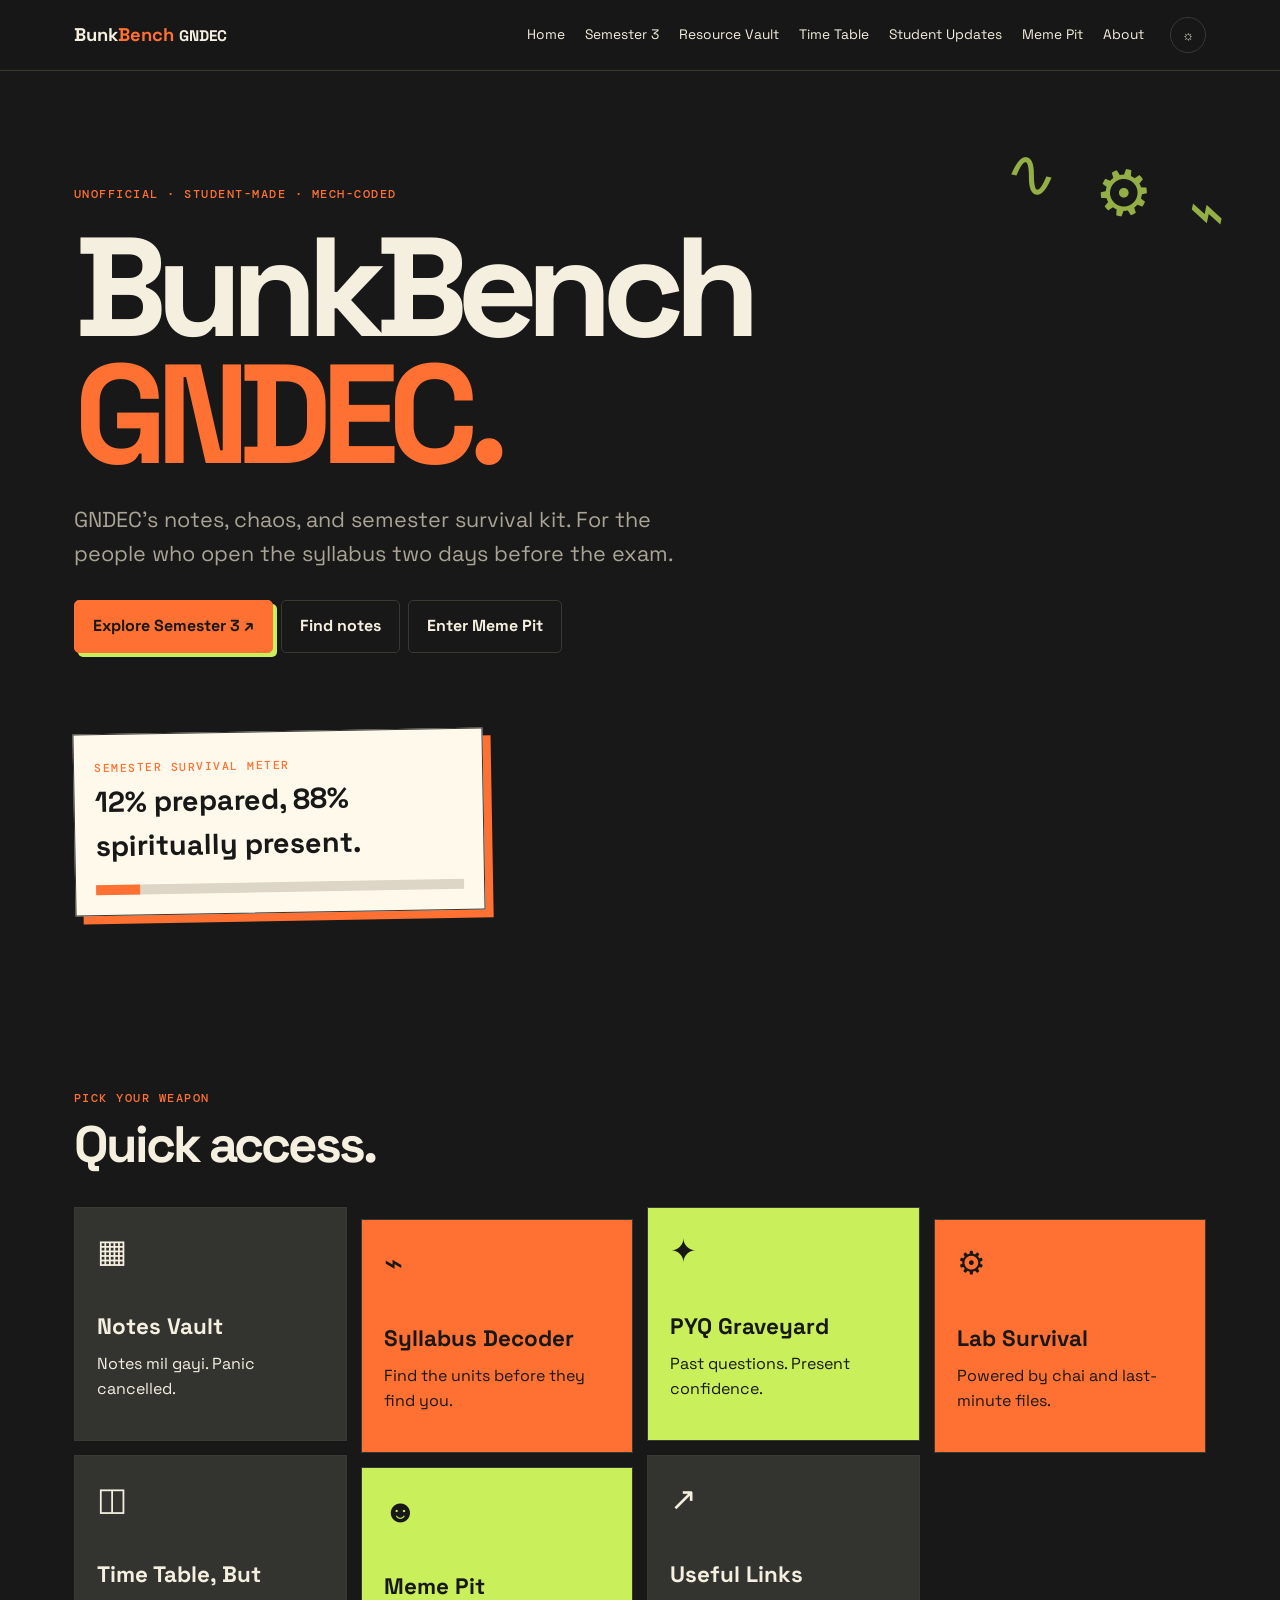
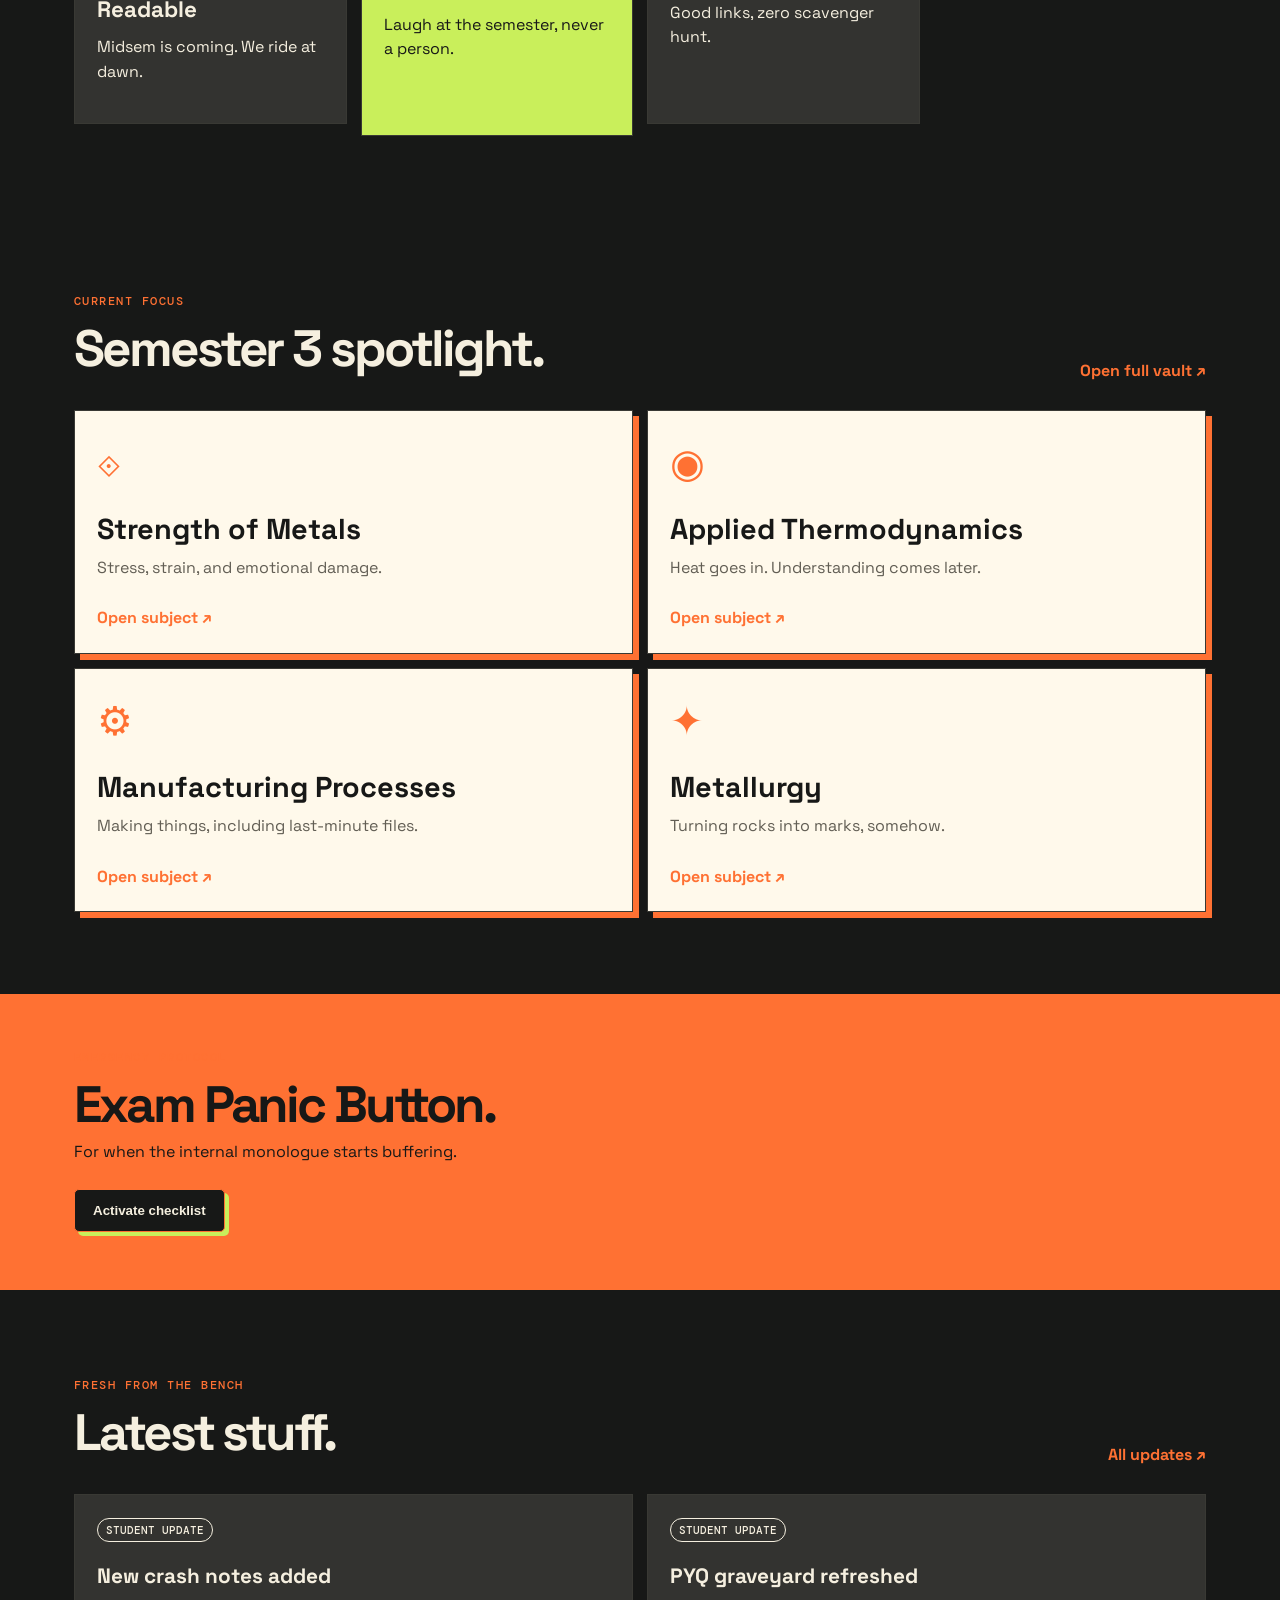
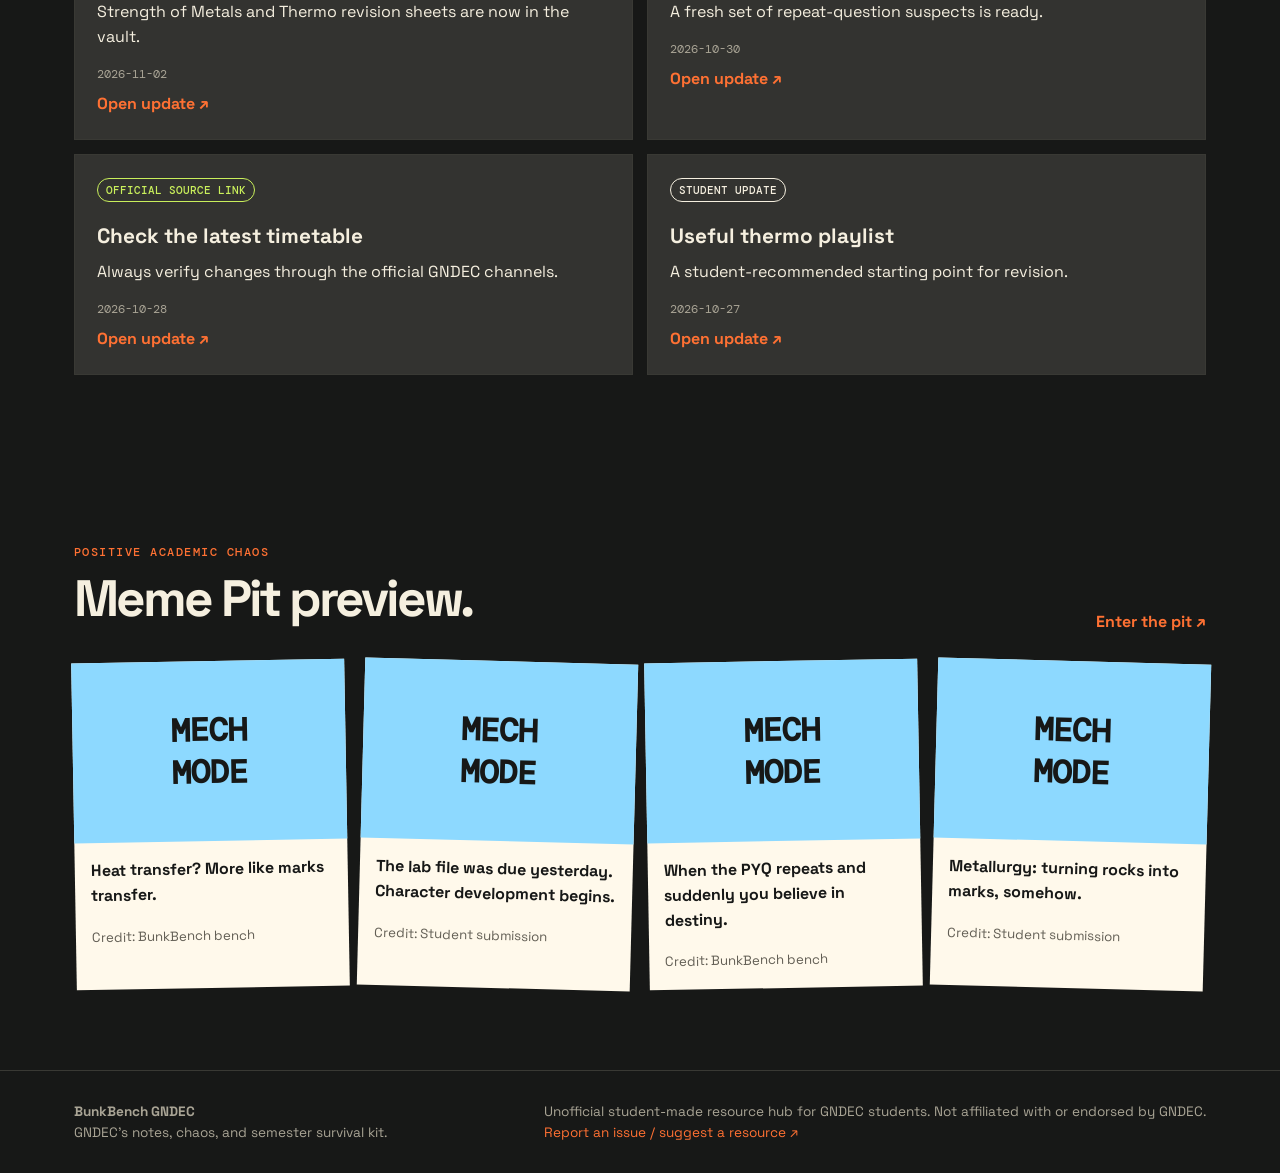
==== index.html @ 1fe9da61 "Build BunkBench GNDEC static website Co-authored-by: Copilot <223556219+Copilot@users.noreply.github" ====
<!doctype html><html lang="en"><head><meta charset="utf-8"><meta name="viewport" content="width=device-width,initial-scale=1"><title>BunkBench GNDEC — Student survival kit</title><link rel="stylesheet" href="style.css"></head><body>
<header class="site-header"><div class="nav-wrap"><a class="brand" href="index.html">Bunk<span>Bench</span> <small>GNDEC</small></a><button class="menu-toggle" id="menu-toggle">☰</button><nav class="site-nav" id="site-nav"><a href="index.html">Home</a><a href="index.html#semester">Semester 3</a><a href="resources.html">Resource Vault</a><a href="timetable.html">Time Table</a><a href="updates.html">Student Updates</a><a href="memes.html">Meme Pit</a><a href="about.html">About</a></nav><div class="nav-actions"><button class="icon-button" id="theme-toggle" aria-label="Toggle light mode">☼</button></div></div></header>
<main><section class="hero"><div class="container"><span class="eyebrow">Unofficial · student-made · mech-coded</span><h1>BunkBench <em>GNDEC.</em></h1><p class="lede">GNDEC’s notes, chaos, and semester survival kit. For the people who open the syllabus two days before the exam.</p><a class="button" href="#semester">Explore Semester 3 ↗</a><a class="button button-ghost" href="resources.html">Find notes</a><a class="button button-ghost" href="memes.html">Enter Meme Pit</a><div class="meter"><span class="eyebrow">Semester survival meter</span><strong>12% prepared, 88% spiritually present.</strong><div class="meter-bar"><span></span></div></div></div></section>
<section><div class="container"><div class="section-heading"><div><span class="eyebrow">Pick your weapon</span><h2>Quick access.</h2></div></div><div class="quick-grid"><a class="quick-card" href="resources.html"><span class="card-mark">▦</span><h3>Notes Vault</h3><p>Notes mil gayi. Panic cancelled.</p></a><a class="quick-card" href="resources.html?type=Syllabus"><span class="card-mark">⌁</span><h3>Syllabus Decoder</h3><p>Find the units before they find you.</p></a><a class="quick-card" href="resources.html?type=PYQ"><span class="card-mark">✦</span><h3>PYQ Graveyard</h3><p>Past questions. Present confidence.</p></a><a class="quick-card" href="resources.html?type=Lab%20Manual"><span class="card-mark">⚙</span><h3>Lab Survival</h3><p>Powered by chai and last-minute files.</p></a><a class="quick-card" href="timetable.html"><span class="card-mark">◫</span><h3>Time Table, But Readable</h3><p>Midsem is coming. We ride at dawn.</p></a><a class="quick-card" href="memes.html"><span class="card-mark">☻</span><h3>Meme Pit</h3><p>Laugh at the semester, never a person.</p></a><a class="quick-card" href="about.html#links"><span class="card-mark">↗</span><h3>Useful Links</h3><p>Good links, zero scavenger hunt.</p></a></div></div></section>
<section id="semester"><div class="container"><div class="section-heading"><div><span class="eyebrow">Current focus</span><h2>Semester 3 spotlight.</h2></div><a class="text-link" href="resources.html">Open full vault ↗</a></div><div class="subject-grid"><article class="subject-card"><span class="subject-icon">⟐</span><h3>Strength of Metals</h3><p>Stress, strain, and emotional damage.</p><a class="text-link" href="subject.html?subject=strength-of-metals">Open subject ↗</a></article><article class="subject-card"><span class="subject-icon">◉</span><h3>Applied Thermodynamics</h3><p>Heat goes in. Understanding comes later.</p><a class="text-link" href="subject.html?subject=applied-thermodynamics">Open subject ↗</a></article><article class="subject-card"><span class="subject-icon">⚙</span><h3>Manufacturing Processes</h3><p>Making things, including last-minute files.</p><a class="text-link" href="subject.html?subject=manufacturing-processes">Open subject ↗</a></article><article class="subject-card"><span class="subject-icon">✦</span><h3>Metallurgy</h3><p>Turning rocks into marks, somehow.</p><a class="text-link" href="subject.html?subject=metallurgy">Open subject ↗</a></article></div></div></section>
<section class="panic"><div class="container"><span class="eyebrow">Emergency protocol</span><h2>Exam Panic Button.</h2><p>For when the internal monologue starts buffering.</p><button class="button button-dark" id="panic-button">Activate checklist</button><div class="panic-checklist" id="panic-checklist"><div class="check">☐ Find syllabus</div><div class="check">☐ Check important units</div><div class="check">☐ Open PYQs</div><div class="check">☐ Download notes</div><div class="check">☐ Make chai</div><div class="check">☐ Pretend you planned this</div></div></div></section>
<section><div class="container"><div class="section-heading"><div><span class="eyebrow">Fresh from the bench</span><h2>Latest stuff.</h2></div><a class="text-link" href="updates.html">All updates ↗</a></div><div class="updates-grid" id="updates-list"></div></div></section>
<section><div class="container"><div class="section-heading"><div><span class="eyebrow">Positive academic chaos</span><h2>Meme Pit preview.</h2></div><a class="text-link" href="memes.html">Enter the pit ↗</a></div><div class="meme-grid" id="meme-grid"></div></div></section></main>
<footer class="footer"><div class="container footer-inner"><div><strong>BunkBench GNDEC</strong><br>GNDEC’s notes, chaos, and semester survival kit.</div><div>Unofficial student-made resource hub for GNDEC students. Not affiliated with or endorsed by GNDEC.<br><a data-issue-link href="#">Report an issue / suggest a resource ↗</a></div></div></footer><script src="data/resources.js"></script><script src="data/updates.js"></script><script src="data/memes.js"></script><script src="data/subjects.js"></script><script src="script.js"></script></body></html>
---- style.css ----
@import url('https://fonts.googleapis.com/css2?family=DM+Mono:wght@400;500&family=Space+Grotesk:wght@400;500;600;700&display=swap');
:root{--ink:#171817;--paper:#f5efdf;--cream:#fff9eb;--orange:#ff7133;--lime:#c9ef5b;--blue:#8dd9ff;--muted:#a9a495;--line:#393934;--shadow:8px 8px 0 var(--orange)}
*{box-sizing:border-box}html{scroll-behavior:smooth}body{margin:0;background:var(--ink);color:var(--paper);font-family:'Space Grotesk',sans-serif;line-height:1.55}body.light{--ink:#f5efdf;--paper:#171817;--cream:#fff9eb;--muted:#646158;--line:#d6cdbb}a{color:inherit;text-decoration:none}.site-header{position:sticky;top:0;z-index:10;background:color-mix(in srgb,var(--ink) 90%,transparent);backdrop-filter:blur(14px);border-bottom:1px solid var(--line)}.nav-wrap{max-width:1180px;margin:auto;padding:17px 24px;display:flex;align-items:center;gap:26px}.brand{font-weight:700;font-size:1.15rem;white-space:nowrap}.brand span{color:var(--orange)}.site-nav{display:flex;gap:20px;align-items:center;margin-left:auto;font-size:.86rem}.site-nav a:hover,.text-link:hover{color:var(--orange)}.nav-actions{display:flex;gap:8px}.icon-button,.menu-toggle{background:none;color:inherit;border:1px solid var(--line);border-radius:50%;width:36px;height:36px;cursor:pointer}.menu-toggle{display:none;border-radius:8px}.container{max-width:1180px;margin:auto;padding:0 24px}.hero{padding:110px 0 90px;position:relative;overflow:hidden}.hero:after{content:"∿  ⚙  ⌁";position:absolute;right:4%;top:80px;color:var(--lime);font:500 4rem 'DM Mono';transform:rotate(12deg);opacity:.7}.eyebrow{font:500 .72rem 'DM Mono';letter-spacing:.13em;text-transform:uppercase;color:var(--orange)}h1,h2,h3,p{margin-top:0}h1{font-size:clamp(3.8rem,11vw,9rem);line-height:.9;letter-spacing:-.08em;max-width:820px;margin:18px 0 26px}.hero h1 em{color:var(--orange);font-style:normal}.lede{max-width:610px;font-size:clamp(1.05rem,2vw,1.35rem);color:var(--muted)}.button{display:inline-flex;align-items:center;justify-content:center;gap:8px;background:var(--orange);color:var(--ink);padding:13px 18px;border:1px solid var(--orange);font-weight:700;border-radius:5px;box-shadow:4px 4px 0 var(--lime);margin:8px 8px 8px 0}.button:hover{transform:translate(2px,2px);box-shadow:2px 2px 0 var(--lime)}.button-ghost{background:transparent;color:var(--paper);border-color:var(--line);box-shadow:none}.button-dark{background:var(--ink);color:var(--paper);box-shadow:4px 4px 0 var(--lime)}.meter{margin-top:70px;max-width:410px;border:1px solid var(--line);padding:20px;background:var(--cream);color:var(--ink);transform:rotate(-1deg);box-shadow:var(--shadow)}.meter strong{font-size:1.8rem;display:block}.meter-bar{height:10px;background:#ddd5c5;margin-top:16px}.meter-bar span{display:block;width:12%;height:100%;background:var(--orange)}section{padding:82px 0}.section-heading{display:flex;justify-content:space-between;align-items:end;margin-bottom:26px}.section-heading h2,h2{font-size:clamp(2rem,4vw,3.8rem);line-height:1;letter-spacing:-.06em;margin:10px 0}.quick-grid,.subject-grid,.resource-grid,.updates-grid,.meme-grid,.detail-grid{display:grid;grid-template-columns:repeat(4,1fr);gap:14px}.quick-card,.subject-card,.resource-card,.update-card,.panel,.panic-box{border:1px solid var(--line);padding:22px;min-height:180px;background:color-mix(in srgb,var(--ink) 88%,var(--cream));position:relative}.quick-card:nth-child(2n){background:var(--orange);color:var(--ink);transform:translateY(12px)}.quick-card:nth-child(3n){background:var(--lime);color:var(--ink)}.quick-card h3{font-size:1.4rem;margin:38px 0 8px}.quick-card .card-mark{font:2rem 'DM Mono'}.subject-grid{grid-template-columns:repeat(2,1fr)}.subject-card{min-height:230px;background:var(--cream);color:var(--ink);box-shadow:6px 6px 0 var(--orange)}.subject-icon{font-size:2.5rem;color:var(--orange)}.subject-card h3{font-size:1.8rem;margin:12px 0 4px}.subject-card p{color:#625e54}.text-link{font-weight:700;color:var(--orange);display:inline-block;margin-top:10px}.panic{background:var(--orange);color:var(--ink);padding:50px 0}.panic h2{max-width:600px}.panic-checklist{display:none;grid-template-columns:repeat(3,1fr);gap:10px;margin-top:25px}.panic-checklist.show{display:grid}.check{padding:14px;background:var(--cream);border:1px solid var(--ink)}.resource-grid{grid-template-columns:repeat(3,1fr)}.resource-card{min-height:230px}.resource-card h3,.update-card h3{font-size:1.3rem;margin:18px 0 8px}.card-top{display:flex;gap:7px;flex-wrap:wrap}.badge{display:inline-block;padding:4px 8px;border:1px solid currentColor;border-radius:30px;font:500 .67rem 'DM Mono';text-transform:uppercase}.badge.official{color:var(--lime)}.meta{color:var(--muted);font: .73rem 'DM Mono';margin-top:15px}.filters{display:grid;grid-template-columns:2fr 1fr 1fr 1fr;gap:10px;margin:30px 0}.filters input,.filters select{padding:13px;background:transparent;color:inherit;border:1px solid var(--line);font:inherit;border-radius:4px}.filters option{color:#171817}.empty-state{grid-column:1/-1;padding:40px;border:1px dashed var(--line);text-align:center;color:var(--muted)}.meme-grid{grid-template-columns:repeat(4,1fr)}.meme-card{background:var(--cream);color:var(--ink);transform:rotate(-1deg)}.meme-card:nth-child(2n){transform:rotate(1.5deg)}.meme-art{height:180px;background:var(--blue);display:grid;place-items:center;text-align:center;font:700 2rem 'DM Mono';color:var(--ink)}.meme-copy{padding:16px}.meme-copy p{font-weight:700}.meme-copy small{color:#625e54}.footer{border-top:1px solid var(--line);padding:30px 0;color:var(--muted);font-size:.85rem}.footer-inner{display:flex;justify-content:space-between;gap:20px}.footer a{color:var(--orange)}.page-head{padding:80px 0 35px}.page-head h1{font-size:clamp(3rem,8vw,6.5rem)}.update-card{min-height:210px}.updates-grid{grid-template-columns:repeat(2,1fr)}.subject-hero{display:flex;gap:22px;align-items:center;margin:25px 0 60px}.subject-hero h1{font-size:clamp(3rem,8vw,7rem);margin:8px 0}.detail-grid{grid-template-columns:1fr 1fr;margin-bottom:50px}.panel,.panic-box{min-height:280px}.panic-box{background:var(--lime);color:var(--ink)}.unit-list{list-style:none;padding:0}.unit-list li{padding:10px 0;border-bottom:1px solid var(--line)}.unit-list li:before{content:"↗";color:var(--orange);margin-right:12px}.back-link{color:var(--orange);font-weight:700}.about-copy{max-width:760px;font-size:1.25rem}.admin{--orange:#79a7ff;--lime:#d8ff75}.admin .hero{padding-bottom:50px}.guide-grid{display:grid;grid-template-columns:repeat(2,1fr);gap:14px}.guide-card{border:1px solid var(--line);padding:24px}.code{background:#0d0e0d;color:#d8ff75;padding:14px;overflow:auto;font: .8rem 'DM Mono';white-space:pre-wrap}@media(max-width:800px){.site-nav{display:none;position:absolute;left:0;right:0;top:70px;background:var(--ink);padding:20px 24px;flex-direction:column;align-items:flex-start;border-bottom:1px solid var(--line)}.site-nav.open{display:flex}.menu-toggle{display:block}.nav-actions{margin-left:auto}.quick-grid,.resource-grid,.meme-grid{grid-template-columns:repeat(2,1fr)}.subject-grid,.detail-grid,.updates-grid,.guide-grid{grid-template-columns:1fr}.filters{grid-template-columns:1fr 1fr}.filters input{grid-column:1/-1}.footer-inner{display:block}.footer-inner>*{margin-bottom:15px}}@media(max-width:500px){.container{padding:0 17px}.nav-wrap{padding:14px 17px}.brand{font-size:1rem}.hero{padding:70px 0}.hero:after{font-size:2rem}.quick-grid,.resource-grid,.meme-grid,.filters{grid-template-columns:1fr}.quick-card:nth-child(2n){transform:none}.panic-checklist{grid-template-columns:1fr}.subject-hero{align-items:flex-start;flex-direction:column}}
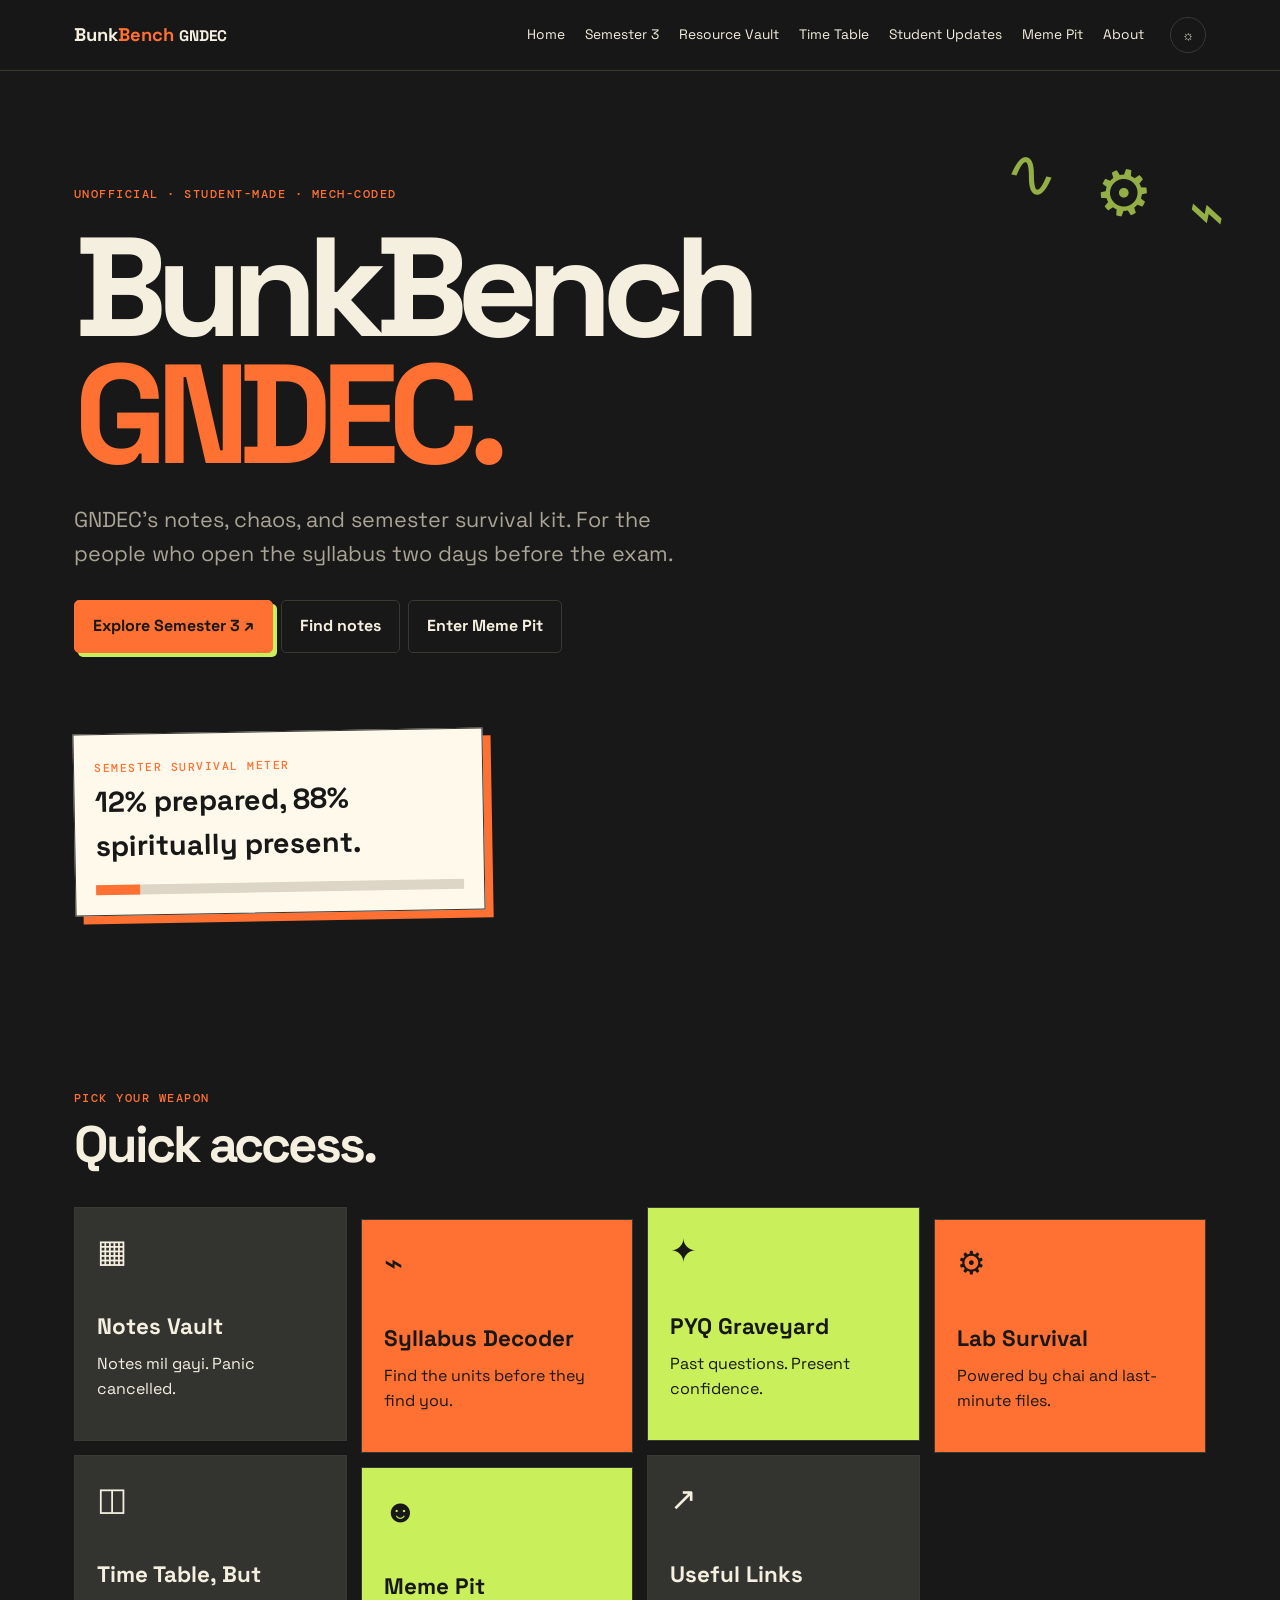
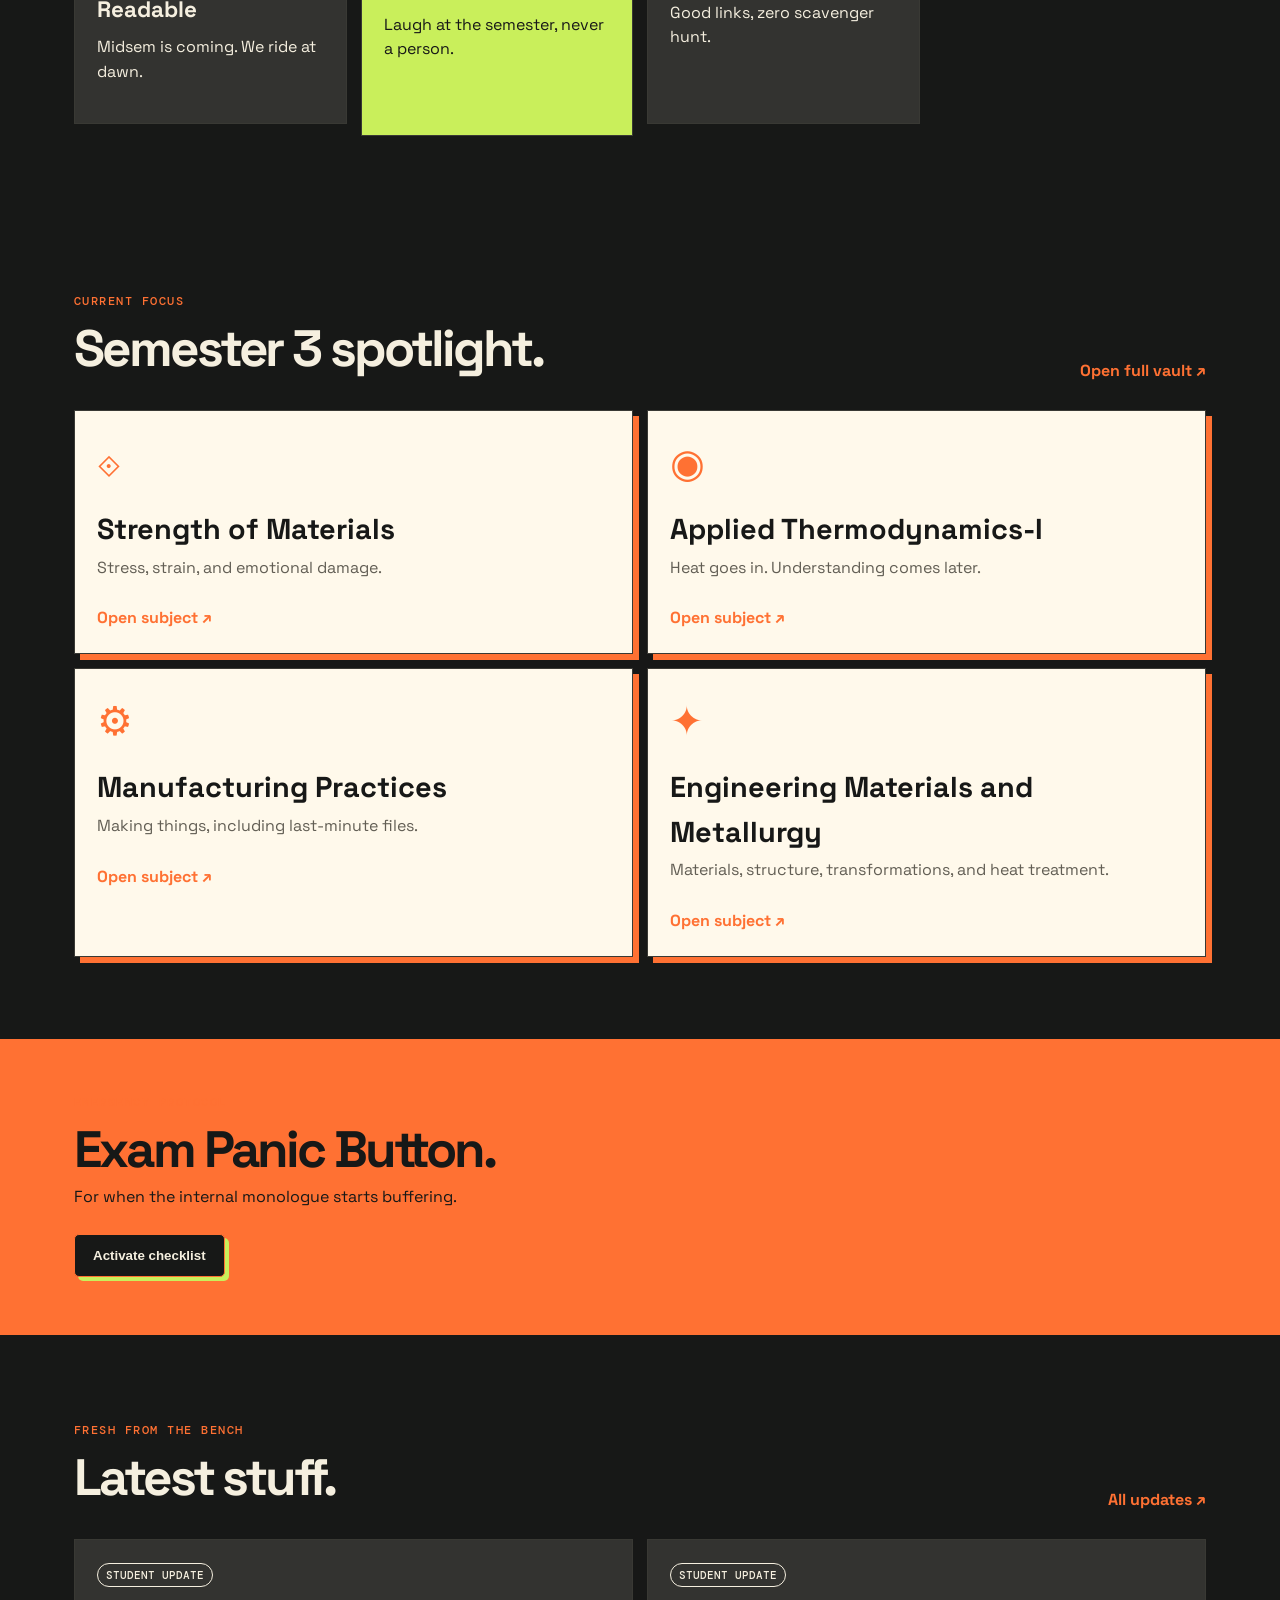
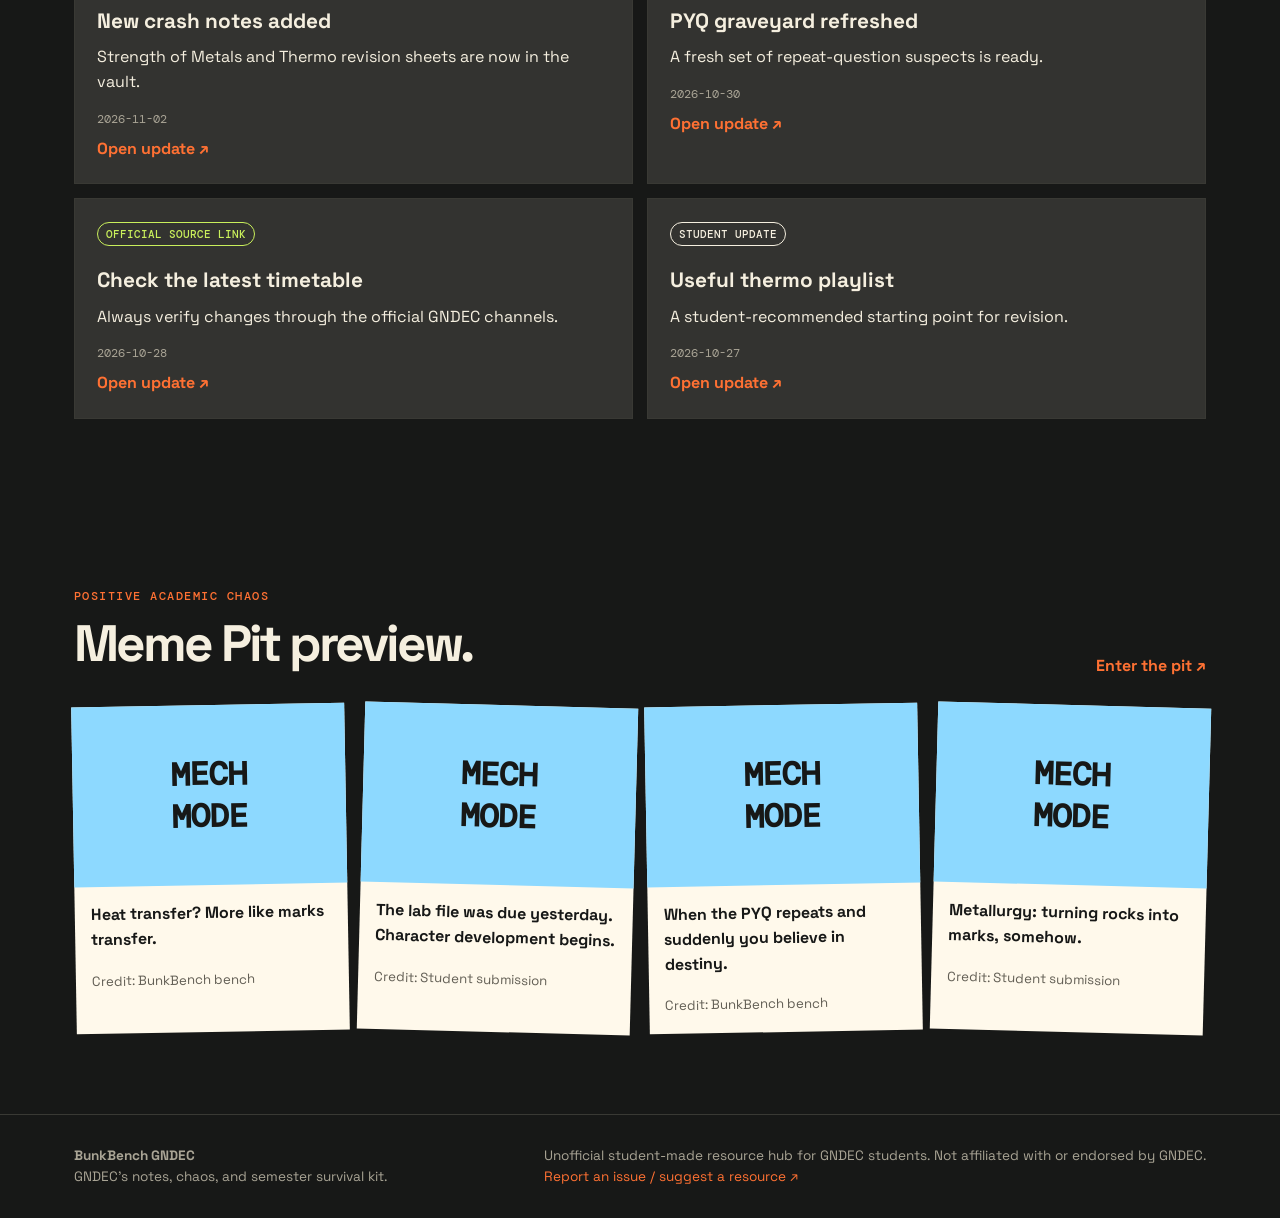
==== commit 67913ec2: "Integrate verified semester 3 sources Co-authored-by: Copilot <223556219+Copilot@users.noreply.githu" ====
--- a/index.html
+++ b/index.html
@@ -2,7 +2,7 @@
 <header class="site-header"><div class="nav-wrap"><a class="brand" href="index.html">Bunk<span>Bench</span> <small>GNDEC</small></a><button class="menu-toggle" id="menu-toggle">☰</button><nav class="site-nav" id="site-nav"><a href="index.html">Home</a><a href="index.html#semester">Semester 3</a><a href="resources.html">Resource Vault</a><a href="timetable.html">Time Table</a><a href="updates.html">Student Updates</a><a href="memes.html">Meme Pit</a><a href="about.html">About</a></nav><div class="nav-actions"><button class="icon-button" id="theme-toggle" aria-label="Toggle light mode">☼</button></div></div></header>
 <main><section class="hero"><div class="container"><span class="eyebrow">Unofficial · student-made · mech-coded</span><h1>BunkBench <em>GNDEC.</em></h1><p class="lede">GNDEC’s notes, chaos, and semester survival kit. For the people who open the syllabus two days before the exam.</p><a class="button" href="#semester">Explore Semester 3 ↗</a><a class="button button-ghost" href="resources.html">Find notes</a><a class="button button-ghost" href="memes.html">Enter Meme Pit</a><div class="meter"><span class="eyebrow">Semester survival meter</span><strong>12% prepared, 88% spiritually present.</strong><div class="meter-bar"><span></span></div></div></div></section>
 <section><div class="container"><div class="section-heading"><div><span class="eyebrow">Pick your weapon</span><h2>Quick access.</h2></div></div><div class="quick-grid"><a class="quick-card" href="resources.html"><span class="card-mark">▦</span><h3>Notes Vault</h3><p>Notes mil gayi. Panic cancelled.</p></a><a class="quick-card" href="resources.html?type=Syllabus"><span class="card-mark">⌁</span><h3>Syllabus Decoder</h3><p>Find the units before they find you.</p></a><a class="quick-card" href="resources.html?type=PYQ"><span class="card-mark">✦</span><h3>PYQ Graveyard</h3><p>Past questions. Present confidence.</p></a><a class="quick-card" href="resources.html?type=Lab%20Manual"><span class="card-mark">⚙</span><h3>Lab Survival</h3><p>Powered by chai and last-minute files.</p></a><a class="quick-card" href="timetable.html"><span class="card-mark">◫</span><h3>Time Table, But Readable</h3><p>Midsem is coming. We ride at dawn.</p></a><a class="quick-card" href="memes.html"><span class="card-mark">☻</span><h3>Meme Pit</h3><p>Laugh at the semester, never a person.</p></a><a class="quick-card" href="about.html#links"><span class="card-mark">↗</span><h3>Useful Links</h3><p>Good links, zero scavenger hunt.</p></a></div></div></section>
-<section id="semester"><div class="container"><div class="section-heading"><div><span class="eyebrow">Current focus</span><h2>Semester 3 spotlight.</h2></div><a class="text-link" href="resources.html">Open full vault ↗</a></div><div class="subject-grid"><article class="subject-card"><span class="subject-icon">⟐</span><h3>Strength of Metals</h3><p>Stress, strain, and emotional damage.</p><a class="text-link" href="subject.html?subject=strength-of-metals">Open subject ↗</a></article><article class="subject-card"><span class="subject-icon">◉</span><h3>Applied Thermodynamics</h3><p>Heat goes in. Understanding comes later.</p><a class="text-link" href="subject.html?subject=applied-thermodynamics">Open subject ↗</a></article><article class="subject-card"><span class="subject-icon">⚙</span><h3>Manufacturing Processes</h3><p>Making things, including last-minute files.</p><a class="text-link" href="subject.html?subject=manufacturing-processes">Open subject ↗</a></article><article class="subject-card"><span class="subject-icon">✦</span><h3>Metallurgy</h3><p>Turning rocks into marks, somehow.</p><a class="text-link" href="subject.html?subject=metallurgy">Open subject ↗</a></article></div></div></section>
+<section id="semester"><div class="container"><div class="section-heading"><div><span class="eyebrow">Current focus</span><h2>Semester 3 spotlight.</h2></div><a class="text-link" href="resources.html">Open full vault ↗</a></div><div class="subject-grid"><article class="subject-card"><span class="subject-icon">⟐</span><h3>Strength of Materials</h3><p>Stress, strain, and emotional damage.</p><a class="text-link" href="subject.html?subject=strength-of-materials">Open subject ↗</a></article><article class="subject-card"><span class="subject-icon">◉</span><h3>Applied Thermodynamics-I</h3><p>Heat goes in. Understanding comes later.</p><a class="text-link" href="subject.html?subject=applied-thermodynamics-i">Open subject ↗</a></article><article class="subject-card"><span class="subject-icon">⚙</span><h3>Manufacturing Practices</h3><p>Making things, including last-minute files.</p><a class="text-link" href="subject.html?subject=manufacturing-practices">Open subject ↗</a></article><article class="subject-card"><span class="subject-icon">✦</span><h3>Engineering Materials and Metallurgy</h3><p>Materials, structure, transformations, and heat treatment.</p><a class="text-link" href="subject.html?subject=engineering-materials-and-metallurgy">Open subject ↗</a></article></div></div></section>
 <section class="panic"><div class="container"><span class="eyebrow">Emergency protocol</span><h2>Exam Panic Button.</h2><p>For when the internal monologue starts buffering.</p><button class="button button-dark" id="panic-button">Activate checklist</button><div class="panic-checklist" id="panic-checklist"><div class="check">☐ Find syllabus</div><div class="check">☐ Check important units</div><div class="check">☐ Open PYQs</div><div class="check">☐ Download notes</div><div class="check">☐ Make chai</div><div class="check">☐ Pretend you planned this</div></div></div></section>
 <section><div class="container"><div class="section-heading"><div><span class="eyebrow">Fresh from the bench</span><h2>Latest stuff.</h2></div><a class="text-link" href="updates.html">All updates ↗</a></div><div class="updates-grid" id="updates-list"></div></div></section>
 <section><div class="container"><div class="section-heading"><div><span class="eyebrow">Positive academic chaos</span><h2>Meme Pit preview.</h2></div><a class="text-link" href="memes.html">Enter the pit ↗</a></div><div class="meme-grid" id="meme-grid"></div></div></section></main>
--- a/style.css
+++ b/style.css
@@ -1,3 +1,3 @@
 @import url('https://fonts.googleapis.com/css2?family=DM+Mono:wght@400;500&family=Space+Grotesk:wght@400;500;600;700&display=swap');
 :root{--ink:#171817;--paper:#f5efdf;--cream:#fff9eb;--orange:#ff7133;--lime:#c9ef5b;--blue:#8dd9ff;--muted:#a9a495;--line:#393934;--shadow:8px 8px 0 var(--orange)}
-*{box-sizing:border-box}html{scroll-behavior:smooth}body{margin:0;background:var(--ink);color:var(--paper);font-family:'Space Grotesk',sans-serif;line-height:1.55}body.light{--ink:#f5efdf;--paper:#171817;--cream:#fff9eb;--muted:#646158;--line:#d6cdbb}a{color:inherit;text-decoration:none}.site-header{position:sticky;top:0;z-index:10;background:color-mix(in srgb,var(--ink) 90%,transparent);backdrop-filter:blur(14px);border-bottom:1px solid var(--line)}.nav-wrap{max-width:1180px;margin:auto;padding:17px 24px;display:flex;align-items:center;gap:26px}.brand{font-weight:700;font-size:1.15rem;white-space:nowrap}.brand span{color:var(--orange)}.site-nav{display:flex;gap:20px;align-items:center;margin-left:auto;font-size:.86rem}.site-nav a:hover,.text-link:hover{color:var(--orange)}.nav-actions{display:flex;gap:8px}.icon-button,.menu-toggle{background:none;color:inherit;border:1px solid var(--line);border-radius:50%;width:36px;height:36px;cursor:pointer}.menu-toggle{display:none;border-radius:8px}.container{max-width:1180px;margin:auto;padding:0 24px}.hero{padding:110px 0 90px;position:relative;overflow:hidden}.hero:after{content:"∿  ⚙  ⌁";position:absolute;right:4%;top:80px;color:var(--lime);font:500 4rem 'DM Mono';transform:rotate(12deg);opacity:.7}.eyebrow{font:500 .72rem 'DM Mono';letter-spacing:.13em;text-transform:uppercase;color:var(--orange)}h1,h2,h3,p{margin-top:0}h1{font-size:clamp(3.8rem,11vw,9rem);line-height:.9;letter-spacing:-.08em;max-width:820px;margin:18px 0 26px}.hero h1 em{color:var(--orange);font-style:normal}.lede{max-width:610px;font-size:clamp(1.05rem,2vw,1.35rem);color:var(--muted)}.button{display:inline-flex;align-items:center;justify-content:center;gap:8px;background:var(--orange);color:var(--ink);padding:13px 18px;border:1px solid var(--orange);font-weight:700;border-radius:5px;box-shadow:4px 4px 0 var(--lime);margin:8px 8px 8px 0}.button:hover{transform:translate(2px,2px);box-shadow:2px 2px 0 var(--lime)}.button-ghost{background:transparent;color:var(--paper);border-color:var(--line);box-shadow:none}.button-dark{background:var(--ink);color:var(--paper);box-shadow:4px 4px 0 var(--lime)}.meter{margin-top:70px;max-width:410px;border:1px solid var(--line);padding:20px;background:var(--cream);color:var(--ink);transform:rotate(-1deg);box-shadow:var(--shadow)}.meter strong{font-size:1.8rem;display:block}.meter-bar{height:10px;background:#ddd5c5;margin-top:16px}.meter-bar span{display:block;width:12%;height:100%;background:var(--orange)}section{padding:82px 0}.section-heading{display:flex;justify-content:space-between;align-items:end;margin-bottom:26px}.section-heading h2,h2{font-size:clamp(2rem,4vw,3.8rem);line-height:1;letter-spacing:-.06em;margin:10px 0}.quick-grid,.subject-grid,.resource-grid,.updates-grid,.meme-grid,.detail-grid{display:grid;grid-template-columns:repeat(4,1fr);gap:14px}.quick-card,.subject-card,.resource-card,.update-card,.panel,.panic-box{border:1px solid var(--line);padding:22px;min-height:180px;background:color-mix(in srgb,var(--ink) 88%,var(--cream));position:relative}.quick-card:nth-child(2n){background:var(--orange);color:var(--ink);transform:translateY(12px)}.quick-card:nth-child(3n){background:var(--lime);color:var(--ink)}.quick-card h3{font-size:1.4rem;margin:38px 0 8px}.quick-card .card-mark{font:2rem 'DM Mono'}.subject-grid{grid-template-columns:repeat(2,1fr)}.subject-card{min-height:230px;background:var(--cream);color:var(--ink);box-shadow:6px 6px 0 var(--orange)}.subject-icon{font-size:2.5rem;color:var(--orange)}.subject-card h3{font-size:1.8rem;margin:12px 0 4px}.subject-card p{color:#625e54}.text-link{font-weight:700;color:var(--orange);display:inline-block;margin-top:10px}.panic{background:var(--orange);color:var(--ink);padding:50px 0}.panic h2{max-width:600px}.panic-checklist{display:none;grid-template-columns:repeat(3,1fr);gap:10px;margin-top:25px}.panic-checklist.show{display:grid}.check{padding:14px;background:var(--cream);border:1px solid var(--ink)}.resource-grid{grid-template-columns:repeat(3,1fr)}.resource-card{min-height:230px}.resource-card h3,.update-card h3{font-size:1.3rem;margin:18px 0 8px}.card-top{display:flex;gap:7px;flex-wrap:wrap}.badge{display:inline-block;padding:4px 8px;border:1px solid currentColor;border-radius:30px;font:500 .67rem 'DM Mono';text-transform:uppercase}.badge.official{color:var(--lime)}.meta{color:var(--muted);font: .73rem 'DM Mono';margin-top:15px}.filters{display:grid;grid-template-columns:2fr 1fr 1fr 1fr;gap:10px;margin:30px 0}.filters input,.filters select{padding:13px;background:transparent;color:inherit;border:1px solid var(--line);font:inherit;border-radius:4px}.filters option{color:#171817}.empty-state{grid-column:1/-1;padding:40px;border:1px dashed var(--line);text-align:center;color:var(--muted)}.meme-grid{grid-template-columns:repeat(4,1fr)}.meme-card{background:var(--cream);color:var(--ink);transform:rotate(-1deg)}.meme-card:nth-child(2n){transform:rotate(1.5deg)}.meme-art{height:180px;background:var(--blue);display:grid;place-items:center;text-align:center;font:700 2rem 'DM Mono';color:var(--ink)}.meme-copy{padding:16px}.meme-copy p{font-weight:700}.meme-copy small{color:#625e54}.footer{border-top:1px solid var(--line);padding:30px 0;color:var(--muted);font-size:.85rem}.footer-inner{display:flex;justify-content:space-between;gap:20px}.footer a{color:var(--orange)}.page-head{padding:80px 0 35px}.page-head h1{font-size:clamp(3rem,8vw,6.5rem)}.update-card{min-height:210px}.updates-grid{grid-template-columns:repeat(2,1fr)}.subject-hero{display:flex;gap:22px;align-items:center;margin:25px 0 60px}.subject-hero h1{font-size:clamp(3rem,8vw,7rem);margin:8px 0}.detail-grid{grid-template-columns:1fr 1fr;margin-bottom:50px}.panel,.panic-box{min-height:280px}.panic-box{background:var(--lime);color:var(--ink)}.unit-list{list-style:none;padding:0}.unit-list li{padding:10px 0;border-bottom:1px solid var(--line)}.unit-list li:before{content:"↗";color:var(--orange);margin-right:12px}.back-link{color:var(--orange);font-weight:700}.about-copy{max-width:760px;font-size:1.25rem}.admin{--orange:#79a7ff;--lime:#d8ff75}.admin .hero{padding-bottom:50px}.guide-grid{display:grid;grid-template-columns:repeat(2,1fr);gap:14px}.guide-card{border:1px solid var(--line);padding:24px}.code{background:#0d0e0d;color:#d8ff75;padding:14px;overflow:auto;font: .8rem 'DM Mono';white-space:pre-wrap}@media(max-width:800px){.site-nav{display:none;position:absolute;left:0;right:0;top:70px;background:var(--ink);padding:20px 24px;flex-direction:column;align-items:flex-start;border-bottom:1px solid var(--line)}.site-nav.open{display:flex}.menu-toggle{display:block}.nav-actions{margin-left:auto}.quick-grid,.resource-grid,.meme-grid{grid-template-columns:repeat(2,1fr)}.subject-grid,.detail-grid,.updates-grid,.guide-grid{grid-template-columns:1fr}.filters{grid-template-columns:1fr 1fr}.filters input{grid-column:1/-1}.footer-inner{display:block}.footer-inner>*{margin-bottom:15px}}@media(max-width:500px){.container{padding:0 17px}.nav-wrap{padding:14px 17px}.brand{font-size:1rem}.hero{padding:70px 0}.hero:after{font-size:2rem}.quick-grid,.resource-grid,.meme-grid,.filters{grid-template-columns:1fr}.quick-card:nth-child(2n){transform:none}.panic-checklist{grid-template-columns:1fr}.subject-hero{align-items:flex-start;flex-direction:column}}
+*{box-sizing:border-box}html{scroll-behavior:smooth}body{margin:0;background:var(--ink);color:var(--paper);font-family:'Space Grotesk',sans-serif;line-height:1.55}body.light{--ink:#f5efdf;--paper:#171817;--cream:#fff9eb;--muted:#646158;--line:#d6cdbb}a{color:inherit;text-decoration:none}.site-header{position:sticky;top:0;z-index:10;background:color-mix(in srgb,var(--ink) 90%,transparent);backdrop-filter:blur(14px);border-bottom:1px solid var(--line)}.nav-wrap{max-width:1180px;margin:auto;padding:17px 24px;display:flex;align-items:center;gap:26px}.brand{font-weight:700;font-size:1.15rem;white-space:nowrap}.brand span{color:var(--orange)}.site-nav{display:flex;gap:20px;align-items:center;margin-left:auto;font-size:.86rem}.site-nav a:hover,.text-link:hover{color:var(--orange)}.nav-actions{display:flex;gap:8px}.icon-button,.menu-toggle{background:none;color:inherit;border:1px solid var(--line);border-radius:50%;width:36px;height:36px;cursor:pointer}.menu-toggle{display:none;border-radius:8px}.container{max-width:1180px;margin:auto;padding:0 24px}.hero{padding:110px 0 90px;position:relative;overflow:hidden}.hero:after{content:"∿  ⚙  ⌁";position:absolute;right:4%;top:80px;color:var(--lime);font:500 4rem 'DM Mono';transform:rotate(12deg);opacity:.7}.eyebrow{font:500 .72rem 'DM Mono';letter-spacing:.13em;text-transform:uppercase;color:var(--orange)}h1,h2,h3,p{margin-top:0}h1{font-size:clamp(3.8rem,11vw,9rem);line-height:.9;letter-spacing:-.08em;max-width:820px;margin:18px 0 26px}.hero h1 em{color:var(--orange);font-style:normal}.lede{max-width:610px;font-size:clamp(1.05rem,2vw,1.35rem);color:var(--muted)}.button{display:inline-flex;align-items:center;justify-content:center;gap:8px;background:var(--orange);color:var(--ink);padding:13px 18px;border:1px solid var(--orange);font-weight:700;border-radius:5px;box-shadow:4px 4px 0 var(--lime);margin:8px 8px 8px 0}.button:hover{transform:translate(2px,2px);box-shadow:2px 2px 0 var(--lime)}.button-ghost{background:transparent;color:var(--paper);border-color:var(--line);box-shadow:none}.button-dark{background:var(--ink);color:var(--paper);box-shadow:4px 4px 0 var(--lime)}.meter{margin-top:70px;max-width:410px;border:1px solid var(--line);padding:20px;background:var(--cream);color:var(--ink);transform:rotate(-1deg);box-shadow:var(--shadow)}.meter strong{font-size:1.8rem;display:block}.meter-bar{height:10px;background:#ddd5c5;margin-top:16px}.meter-bar span{display:block;width:12%;height:100%;background:var(--orange)}section{padding:82px 0}.section-heading{display:flex;justify-content:space-between;align-items:end;margin-bottom:26px}.section-heading h2,h2{font-size:clamp(2rem,4vw,3.8rem);line-height:1;letter-spacing:-.06em;margin:10px 0}.quick-grid,.subject-grid,.resource-grid,.updates-grid,.meme-grid,.detail-grid{display:grid;grid-template-columns:repeat(4,1fr);gap:14px}.quick-card,.subject-card,.resource-card,.update-card,.panel,.panic-box{border:1px solid var(--line);padding:22px;min-height:180px;background:color-mix(in srgb,var(--ink) 88%,var(--cream));position:relative}.quick-card:nth-child(2n){background:var(--orange);color:var(--ink);transform:translateY(12px)}.quick-card:nth-child(3n){background:var(--lime);color:var(--ink)}.quick-card h3{font-size:1.4rem;margin:38px 0 8px}.quick-card .card-mark{font:2rem 'DM Mono'}.subject-grid{grid-template-columns:repeat(2,1fr)}.subject-card{min-height:230px;background:var(--cream);color:var(--ink);box-shadow:6px 6px 0 var(--orange)}.subject-icon{font-size:2.5rem;color:var(--orange)}.subject-card h3{font-size:1.8rem;margin:12px 0 4px}.subject-card p{color:#625e54}.text-link{font-weight:700;color:var(--orange);display:inline-block;margin-top:10px}.panic{background:var(--orange);color:var(--ink);padding:50px 0}.panic h2{max-width:600px}.panic-checklist{display:none;grid-template-columns:repeat(3,1fr);gap:10px;margin-top:25px}.panic-checklist.show{display:grid}.check{padding:14px;background:var(--cream);border:1px solid var(--ink)}.resource-grid{grid-template-columns:repeat(3,1fr)}.resource-card{min-height:230px}.resource-card h3,.update-card h3{font-size:1.3rem;margin:18px 0 8px}.card-top{display:flex;gap:7px;flex-wrap:wrap}.badge{display:inline-block;padding:4px 8px;border:1px solid currentColor;border-radius:30px;font:500 .67rem 'DM Mono';text-transform:uppercase}.badge.official{color:var(--lime)}.meta{color:var(--muted);font: .73rem 'DM Mono';margin-top:15px}.filters{display:grid;grid-template-columns:2fr 1fr 1fr 1fr;gap:10px;margin:30px 0}.filters input,.filters select{padding:13px;background:transparent;color:inherit;border:1px solid var(--line);font:inherit;border-radius:4px}.filters option{color:#171817}.empty-state{grid-column:1/-1;padding:40px;border:1px dashed var(--line);text-align:center;color:var(--muted)}.meme-grid{grid-template-columns:repeat(4,1fr)}.meme-card{background:var(--cream);color:var(--ink);transform:rotate(-1deg)}.meme-card:nth-child(2n){transform:rotate(1.5deg)}.meme-art{height:180px;background:var(--blue);display:grid;place-items:center;text-align:center;font:700 2rem 'DM Mono';color:var(--ink)}.meme-copy{padding:16px}.meme-copy p{font-weight:700}.meme-copy small{color:#625e54}.footer{border-top:1px solid var(--line);padding:30px 0;color:var(--muted);font-size:.85rem}.footer-inner{display:flex;justify-content:space-between;gap:20px}.footer a{color:var(--orange)}.page-head{padding:80px 0 35px}.page-head h1{font-size:clamp(3rem,8vw,6.5rem)}.update-card{min-height:210px}.updates-grid{grid-template-columns:repeat(2,1fr)}.subject-hero{display:flex;gap:22px;align-items:center;margin:25px 0 60px}.subject-hero h1{font-size:clamp(3rem,8vw,7rem);margin:8px 0}.detail-grid{grid-template-columns:1fr 1fr;margin-bottom:50px}.panel,.panic-box{min-height:280px}.panic-box{background:var(--lime);color:var(--ink)}.unit-list{list-style:none;padding:0}.unit-list li{padding:10px 0;border-bottom:1px solid var(--line)}.unit-list li:before{content:"↗";color:var(--orange);margin-right:12px}.back-link{color:var(--orange);font-weight:700}.about-copy{max-width:760px;font-size:1.25rem}.timetable-meta{min-height:0;margin:20px 0 25px}.timetable-tabs{display:flex;gap:10px;margin-bottom:12px}.timetable-tab{cursor:pointer}.timetable-tab.active{background:var(--orange);color:var(--ink)}.timetable-panel{padding:25px 0 70px}.timetable-scroll{overflow:auto;border:1px solid var(--line)}.timetable{border-collapse:collapse;min-width:1050px;width:100%;font-size:.9rem}.timetable th,.timetable td{border:1px solid var(--line);padding:12px;vertical-align:top;text-align:left}.timetable thead th{background:var(--cream);color:var(--ink);font-weight:700}.timetable tbody th{white-space:nowrap;color:var(--orange);font-family:'DM Mono',monospace;font-size:.75rem}.timetable td div{white-space:pre-wrap;min-height:1.3em}.timetable .today{box-shadow:inset 4px 0 0 var(--orange);background:color-mix(in srgb,var(--orange) 10%,transparent)}.admin{--orange:#79a7ff;--lime:#d8ff75}.admin .hero{padding-bottom:50px}.guide-grid{display:grid;grid-template-columns:repeat(2,1fr);gap:14px}.guide-card{border:1px solid var(--line);padding:24px}.code{background:#0d0e0d;color:#d8ff75;padding:14px;overflow:auto;font: .8rem 'DM Mono';white-space:pre-wrap}@media(max-width:800px){.site-nav{display:none;position:absolute;left:0;right:0;top:70px;background:var(--ink);padding:20px 24px;flex-direction:column;align-items:flex-start;border-bottom:1px solid var(--line)}.site-nav.open{display:flex}.menu-toggle{display:block}.nav-actions{margin-left:auto}.quick-grid,.resource-grid,.meme-grid{grid-template-columns:repeat(2,1fr)}.subject-grid,.detail-grid,.updates-grid,.guide-grid{grid-template-columns:1fr}.filters{grid-template-columns:1fr 1fr}.filters input{grid-column:1/-1}.footer-inner{display:block}.footer-inner>*{margin-bottom:15px}}@media(max-width:500px){.container{padding:0 17px}.nav-wrap{padding:14px 17px}.brand{font-size:1rem}.hero{padding:70px 0}.hero:after{font-size:2rem}.quick-grid,.resource-grid,.meme-grid,.filters{grid-template-columns:1fr}.quick-card:nth-child(2n){transform:none}.panic-checklist{grid-template-columns:1fr}.subject-hero{align-items:flex-start;flex-direction:column}.timetable-tabs{flex-wrap:wrap}}
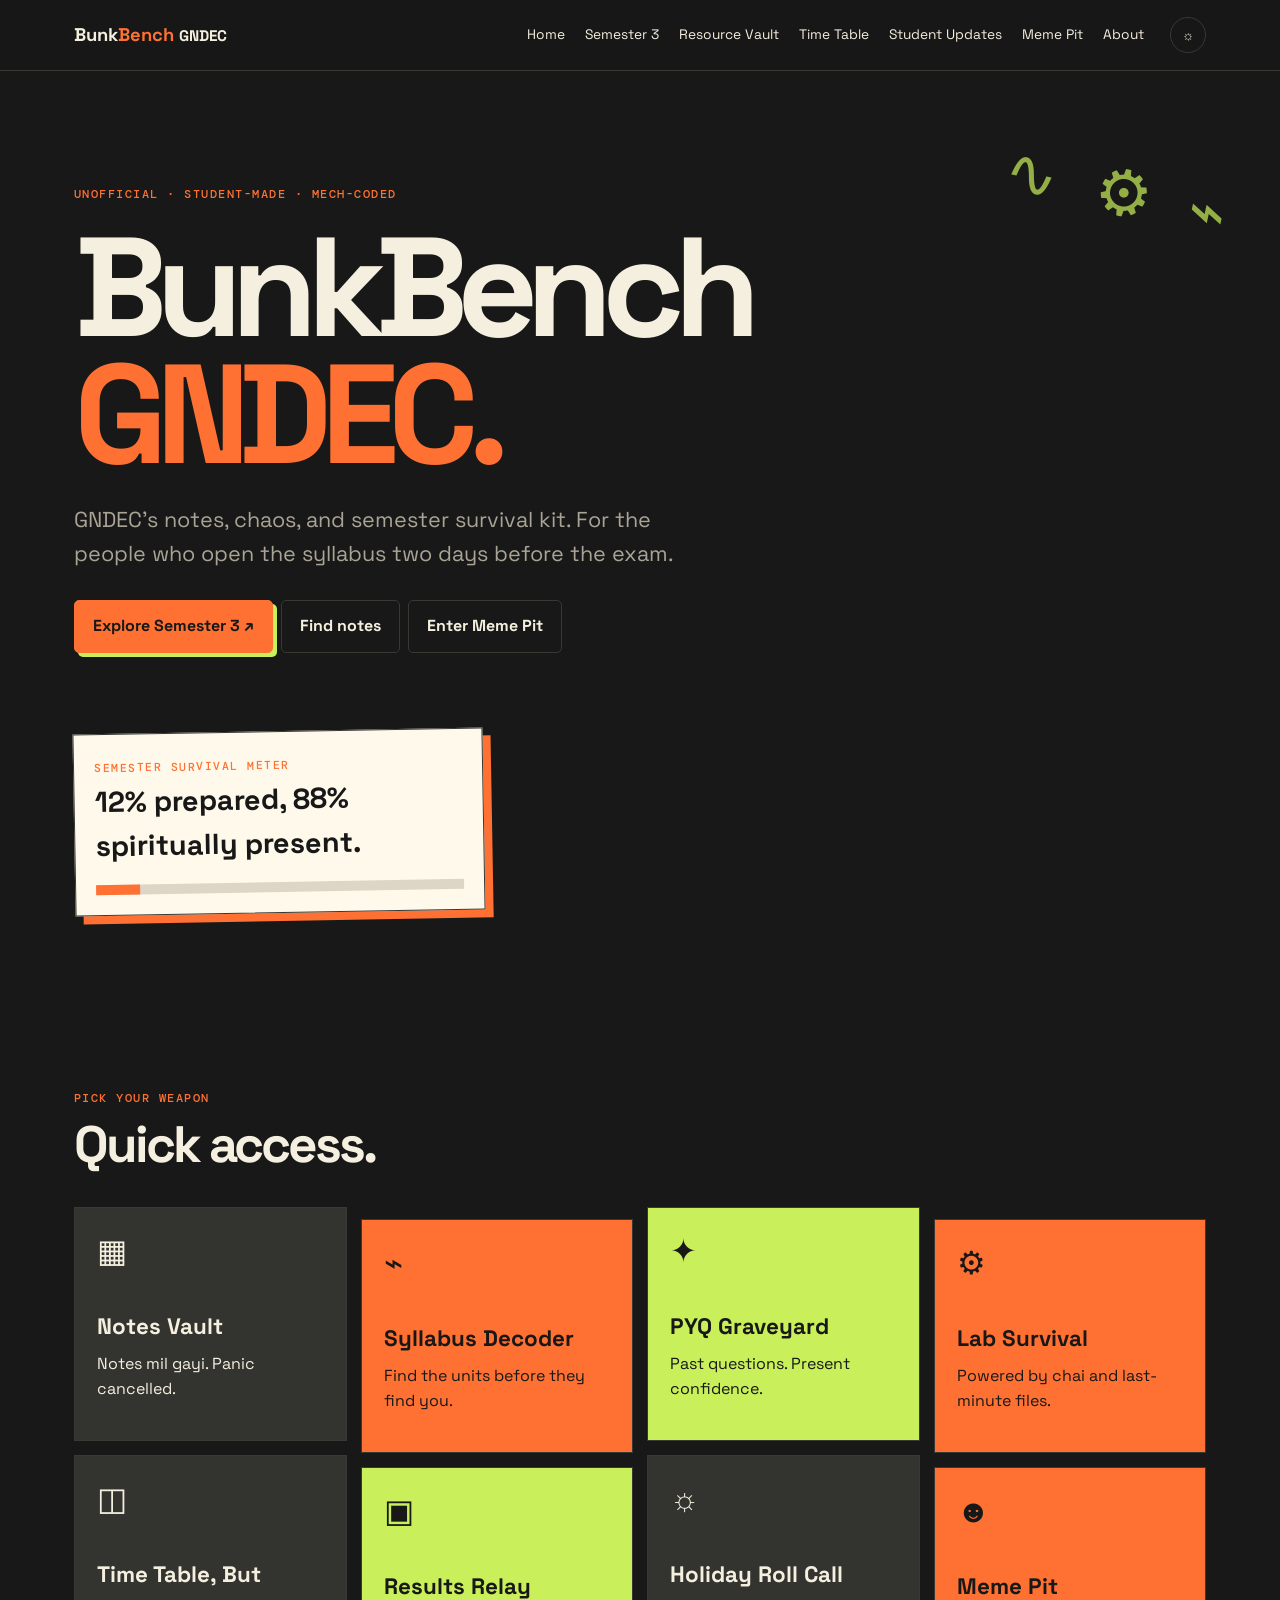
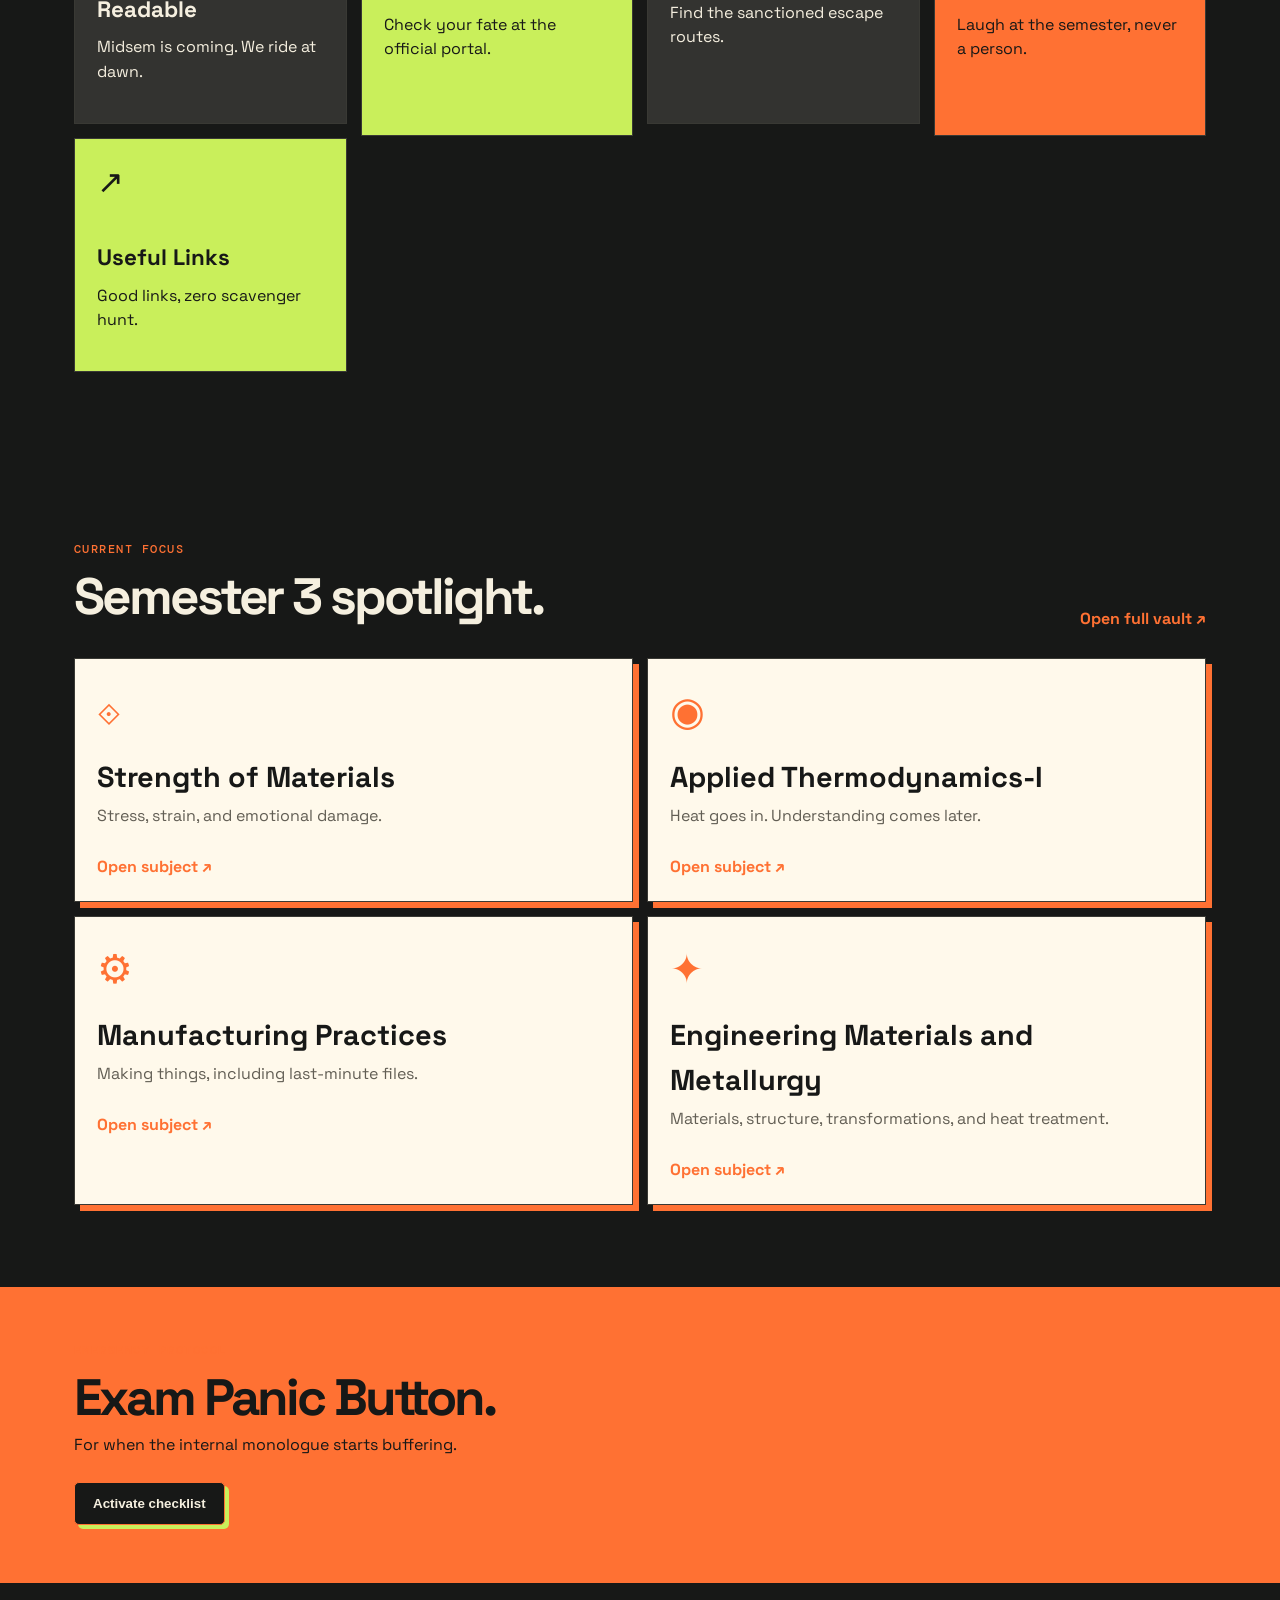
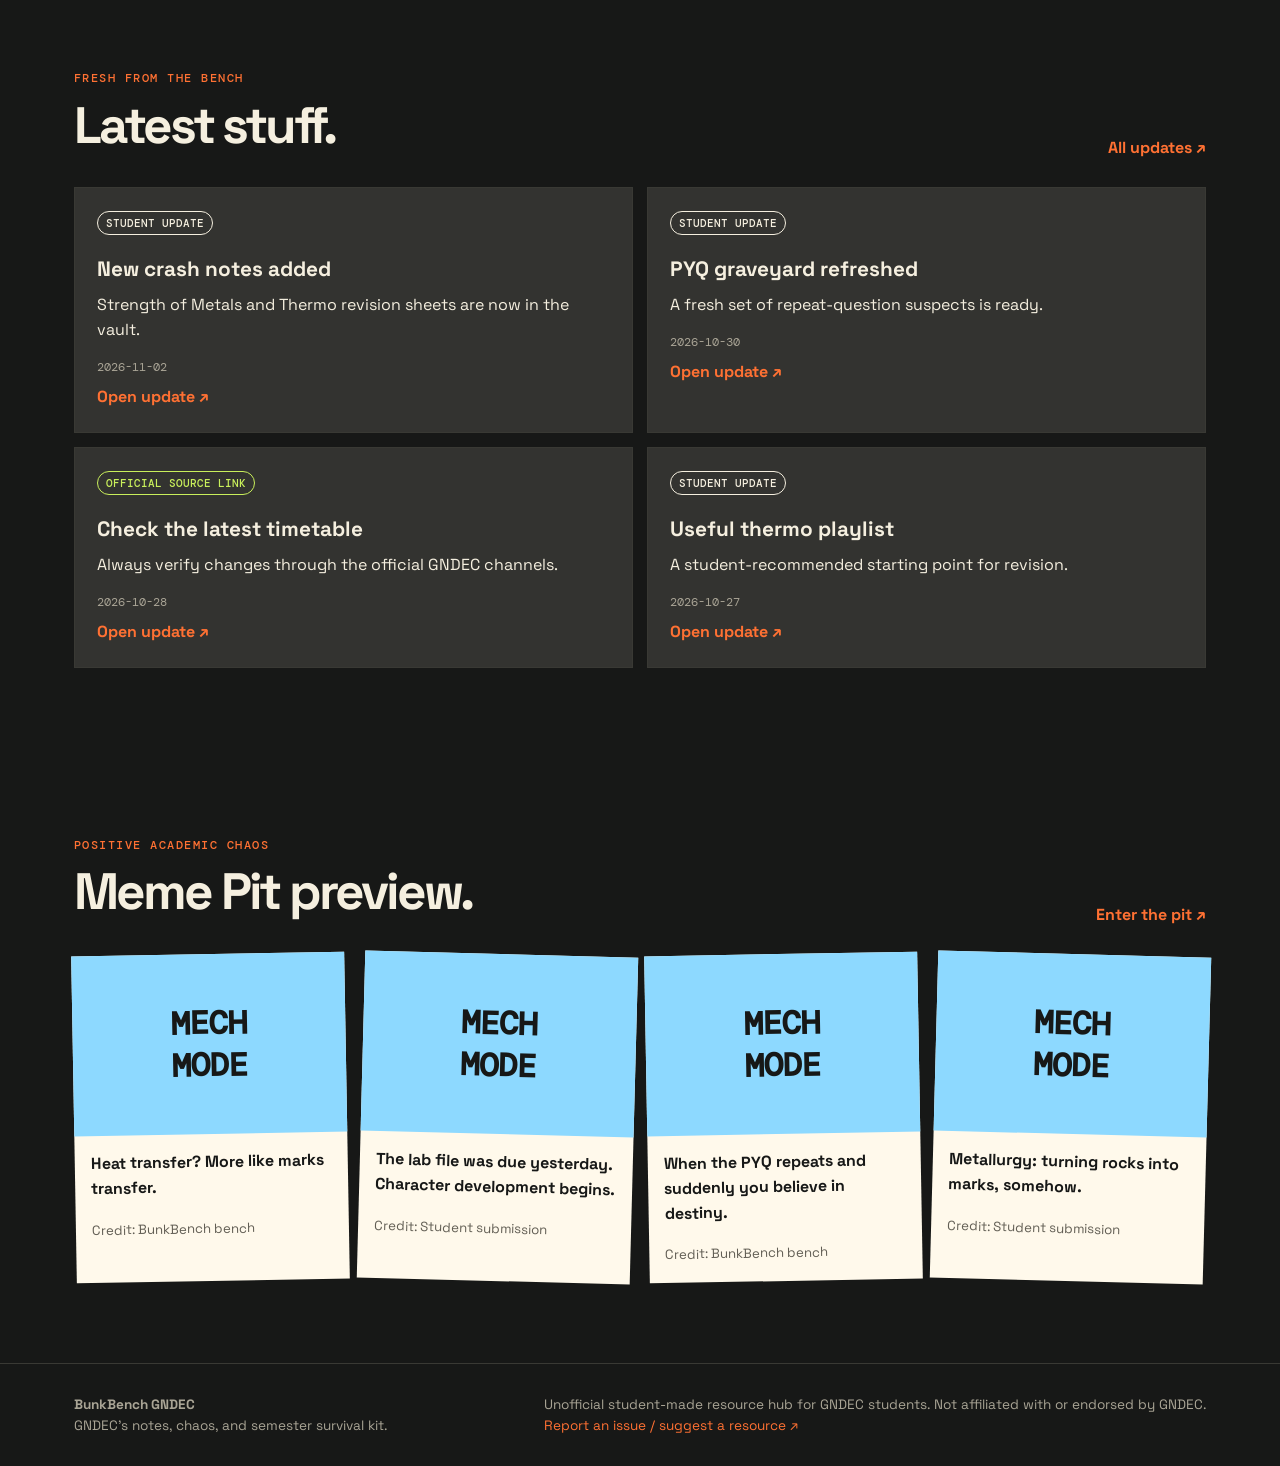
==== commit 0c7091ce: "Add results relay and holiday roll call Co-authored-by: Copilot <223556219+Copilot@users.noreply.git" ====
--- a/index.html
+++ b/index.html
@@ -1,7 +1,7 @@
 <!doctype html><html lang="en"><head><meta charset="utf-8"><meta name="viewport" content="width=device-width,initial-scale=1"><title>BunkBench GNDEC — Student survival kit</title><link rel="stylesheet" href="style.css"></head><body>
 <header class="site-header"><div class="nav-wrap"><a class="brand" href="index.html">Bunk<span>Bench</span> <small>GNDEC</small></a><button class="menu-toggle" id="menu-toggle">☰</button><nav class="site-nav" id="site-nav"><a href="index.html">Home</a><a href="index.html#semester">Semester 3</a><a href="resources.html">Resource Vault</a><a href="timetable.html">Time Table</a><a href="updates.html">Student Updates</a><a href="memes.html">Meme Pit</a><a href="about.html">About</a></nav><div class="nav-actions"><button class="icon-button" id="theme-toggle" aria-label="Toggle light mode">☼</button></div></div></header>
 <main><section class="hero"><div class="container"><span class="eyebrow">Unofficial · student-made · mech-coded</span><h1>BunkBench <em>GNDEC.</em></h1><p class="lede">GNDEC’s notes, chaos, and semester survival kit. For the people who open the syllabus two days before the exam.</p><a class="button" href="#semester">Explore Semester 3 ↗</a><a class="button button-ghost" href="resources.html">Find notes</a><a class="button button-ghost" href="memes.html">Enter Meme Pit</a><div class="meter"><span class="eyebrow">Semester survival meter</span><strong>12% prepared, 88% spiritually present.</strong><div class="meter-bar"><span></span></div></div></div></section>
-<section><div class="container"><div class="section-heading"><div><span class="eyebrow">Pick your weapon</span><h2>Quick access.</h2></div></div><div class="quick-grid"><a class="quick-card" href="resources.html"><span class="card-mark">▦</span><h3>Notes Vault</h3><p>Notes mil gayi. Panic cancelled.</p></a><a class="quick-card" href="resources.html?type=Syllabus"><span class="card-mark">⌁</span><h3>Syllabus Decoder</h3><p>Find the units before they find you.</p></a><a class="quick-card" href="resources.html?type=PYQ"><span class="card-mark">✦</span><h3>PYQ Graveyard</h3><p>Past questions. Present confidence.</p></a><a class="quick-card" href="resources.html?type=Lab%20Manual"><span class="card-mark">⚙</span><h3>Lab Survival</h3><p>Powered by chai and last-minute files.</p></a><a class="quick-card" href="timetable.html"><span class="card-mark">◫</span><h3>Time Table, But Readable</h3><p>Midsem is coming. We ride at dawn.</p></a><a class="quick-card" href="memes.html"><span class="card-mark">☻</span><h3>Meme Pit</h3><p>Laugh at the semester, never a person.</p></a><a class="quick-card" href="about.html#links"><span class="card-mark">↗</span><h3>Useful Links</h3><p>Good links, zero scavenger hunt.</p></a></div></div></section>
+<section><div class="container"><div class="section-heading"><div><span class="eyebrow">Pick your weapon</span><h2>Quick access.</h2></div></div><div class="quick-grid"><a class="quick-card" href="resources.html"><span class="card-mark">▦</span><h3>Notes Vault</h3><p>Notes mil gayi. Panic cancelled.</p></a><a class="quick-card" href="resources.html?type=Syllabus"><span class="card-mark">⌁</span><h3>Syllabus Decoder</h3><p>Find the units before they find you.</p></a><a class="quick-card" href="resources.html?type=PYQ"><span class="card-mark">✦</span><h3>PYQ Graveyard</h3><p>Past questions. Present confidence.</p></a><a class="quick-card" href="resources.html?type=Lab%20Manual"><span class="card-mark">⚙</span><h3>Lab Survival</h3><p>Powered by chai and last-minute files.</p></a><a class="quick-card" href="timetable.html"><span class="card-mark">◫</span><h3>Time Table, But Readable</h3><p>Midsem is coming. We ride at dawn.</p></a><a class="quick-card" href="results.html"><span class="card-mark">▣</span><h3>Results Relay</h3><p>Check your fate at the official portal.</p></a><a class="quick-card" href="holidays.html"><span class="card-mark">☼</span><h3>Holiday Roll Call</h3><p>Find the sanctioned escape routes.</p></a><a class="quick-card" href="memes.html"><span class="card-mark">☻</span><h3>Meme Pit</h3><p>Laugh at the semester, never a person.</p></a><a class="quick-card" href="about.html#links"><span class="card-mark">↗</span><h3>Useful Links</h3><p>Good links, zero scavenger hunt.</p></a></div></div></section>
 <section id="semester"><div class="container"><div class="section-heading"><div><span class="eyebrow">Current focus</span><h2>Semester 3 spotlight.</h2></div><a class="text-link" href="resources.html">Open full vault ↗</a></div><div class="subject-grid"><article class="subject-card"><span class="subject-icon">⟐</span><h3>Strength of Materials</h3><p>Stress, strain, and emotional damage.</p><a class="text-link" href="subject.html?subject=strength-of-materials">Open subject ↗</a></article><article class="subject-card"><span class="subject-icon">◉</span><h3>Applied Thermodynamics-I</h3><p>Heat goes in. Understanding comes later.</p><a class="text-link" href="subject.html?subject=applied-thermodynamics-i">Open subject ↗</a></article><article class="subject-card"><span class="subject-icon">⚙</span><h3>Manufacturing Practices</h3><p>Making things, including last-minute files.</p><a class="text-link" href="subject.html?subject=manufacturing-practices">Open subject ↗</a></article><article class="subject-card"><span class="subject-icon">✦</span><h3>Engineering Materials and Metallurgy</h3><p>Materials, structure, transformations, and heat treatment.</p><a class="text-link" href="subject.html?subject=engineering-materials-and-metallurgy">Open subject ↗</a></article></div></div></section>
 <section class="panic"><div class="container"><span class="eyebrow">Emergency protocol</span><h2>Exam Panic Button.</h2><p>For when the internal monologue starts buffering.</p><button class="button button-dark" id="panic-button">Activate checklist</button><div class="panic-checklist" id="panic-checklist"><div class="check">☐ Find syllabus</div><div class="check">☐ Check important units</div><div class="check">☐ Open PYQs</div><div class="check">☐ Download notes</div><div class="check">☐ Make chai</div><div class="check">☐ Pretend you planned this</div></div></div></section>
 <section><div class="container"><div class="section-heading"><div><span class="eyebrow">Fresh from the bench</span><h2>Latest stuff.</h2></div><a class="text-link" href="updates.html">All updates ↗</a></div><div class="updates-grid" id="updates-list"></div></div></section>
--- a/style.css
+++ b/style.css
@@ -1,3 +1,5 @@
 @import url('https://fonts.googleapis.com/css2?family=DM+Mono:wght@400;500&family=Space+Grotesk:wght@400;500;600;700&display=swap');
 :root{--ink:#171817;--paper:#f5efdf;--cream:#fff9eb;--orange:#ff7133;--lime:#c9ef5b;--blue:#8dd9ff;--muted:#a9a495;--line:#393934;--shadow:8px 8px 0 var(--orange)}
 *{box-sizing:border-box}html{scroll-behavior:smooth}body{margin:0;background:var(--ink);color:var(--paper);font-family:'Space Grotesk',sans-serif;line-height:1.55}body.light{--ink:#f5efdf;--paper:#171817;--cream:#fff9eb;--muted:#646158;--line:#d6cdbb}a{color:inherit;text-decoration:none}.site-header{position:sticky;top:0;z-index:10;background:color-mix(in srgb,var(--ink) 90%,transparent);backdrop-filter:blur(14px);border-bottom:1px solid var(--line)}.nav-wrap{max-width:1180px;margin:auto;padding:17px 24px;display:flex;align-items:center;gap:26px}.brand{font-weight:700;font-size:1.15rem;white-space:nowrap}.brand span{color:var(--orange)}.site-nav{display:flex;gap:20px;align-items:center;margin-left:auto;font-size:.86rem}.site-nav a:hover,.text-link:hover{color:var(--orange)}.nav-actions{display:flex;gap:8px}.icon-button,.menu-toggle{background:none;color:inherit;border:1px solid var(--line);border-radius:50%;width:36px;height:36px;cursor:pointer}.menu-toggle{display:none;border-radius:8px}.container{max-width:1180px;margin:auto;padding:0 24px}.hero{padding:110px 0 90px;position:relative;overflow:hidden}.hero:after{content:"∿  ⚙  ⌁";position:absolute;right:4%;top:80px;color:var(--lime);font:500 4rem 'DM Mono';transform:rotate(12deg);opacity:.7}.eyebrow{font:500 .72rem 'DM Mono';letter-spacing:.13em;text-transform:uppercase;color:var(--orange)}h1,h2,h3,p{margin-top:0}h1{font-size:clamp(3.8rem,11vw,9rem);line-height:.9;letter-spacing:-.08em;max-width:820px;margin:18px 0 26px}.hero h1 em{color:var(--orange);font-style:normal}.lede{max-width:610px;font-size:clamp(1.05rem,2vw,1.35rem);color:var(--muted)}.button{display:inline-flex;align-items:center;justify-content:center;gap:8px;background:var(--orange);color:var(--ink);padding:13px 18px;border:1px solid var(--orange);font-weight:700;border-radius:5px;box-shadow:4px 4px 0 var(--lime);margin:8px 8px 8px 0}.button:hover{transform:translate(2px,2px);box-shadow:2px 2px 0 var(--lime)}.button-ghost{background:transparent;color:var(--paper);border-color:var(--line);box-shadow:none}.button-dark{background:var(--ink);color:var(--paper);box-shadow:4px 4px 0 var(--lime)}.meter{margin-top:70px;max-width:410px;border:1px solid var(--line);padding:20px;background:var(--cream);color:var(--ink);transform:rotate(-1deg);box-shadow:var(--shadow)}.meter strong{font-size:1.8rem;display:block}.meter-bar{height:10px;background:#ddd5c5;margin-top:16px}.meter-bar span{display:block;width:12%;height:100%;background:var(--orange)}section{padding:82px 0}.section-heading{display:flex;justify-content:space-between;align-items:end;margin-bottom:26px}.section-heading h2,h2{font-size:clamp(2rem,4vw,3.8rem);line-height:1;letter-spacing:-.06em;margin:10px 0}.quick-grid,.subject-grid,.resource-grid,.updates-grid,.meme-grid,.detail-grid{display:grid;grid-template-columns:repeat(4,1fr);gap:14px}.quick-card,.subject-card,.resource-card,.update-card,.panel,.panic-box{border:1px solid var(--line);padding:22px;min-height:180px;background:color-mix(in srgb,var(--ink) 88%,var(--cream));position:relative}.quick-card:nth-child(2n){background:var(--orange);color:var(--ink);transform:translateY(12px)}.quick-card:nth-child(3n){background:var(--lime);color:var(--ink)}.quick-card h3{font-size:1.4rem;margin:38px 0 8px}.quick-card .card-mark{font:2rem 'DM Mono'}.subject-grid{grid-template-columns:repeat(2,1fr)}.subject-card{min-height:230px;background:var(--cream);color:var(--ink);box-shadow:6px 6px 0 var(--orange)}.subject-icon{font-size:2.5rem;color:var(--orange)}.subject-card h3{font-size:1.8rem;margin:12px 0 4px}.subject-card p{color:#625e54}.text-link{font-weight:700;color:var(--orange);display:inline-block;margin-top:10px}.panic{background:var(--orange);color:var(--ink);padding:50px 0}.panic h2{max-width:600px}.panic-checklist{display:none;grid-template-columns:repeat(3,1fr);gap:10px;margin-top:25px}.panic-checklist.show{display:grid}.check{padding:14px;background:var(--cream);border:1px solid var(--ink)}.resource-grid{grid-template-columns:repeat(3,1fr)}.resource-card{min-height:230px}.resource-card h3,.update-card h3{font-size:1.3rem;margin:18px 0 8px}.card-top{display:flex;gap:7px;flex-wrap:wrap}.badge{display:inline-block;padding:4px 8px;border:1px solid currentColor;border-radius:30px;font:500 .67rem 'DM Mono';text-transform:uppercase}.badge.official{color:var(--lime)}.meta{color:var(--muted);font: .73rem 'DM Mono';margin-top:15px}.filters{display:grid;grid-template-columns:2fr 1fr 1fr 1fr;gap:10px;margin:30px 0}.filters input,.filters select{padding:13px;background:transparent;color:inherit;border:1px solid var(--line);font:inherit;border-radius:4px}.filters option{color:#171817}.empty-state{grid-column:1/-1;padding:40px;border:1px dashed var(--line);text-align:center;color:var(--muted)}.meme-grid{grid-template-columns:repeat(4,1fr)}.meme-card{background:var(--cream);color:var(--ink);transform:rotate(-1deg)}.meme-card:nth-child(2n){transform:rotate(1.5deg)}.meme-art{height:180px;background:var(--blue);display:grid;place-items:center;text-align:center;font:700 2rem 'DM Mono';color:var(--ink)}.meme-copy{padding:16px}.meme-copy p{font-weight:700}.meme-copy small{color:#625e54}.footer{border-top:1px solid var(--line);padding:30px 0;color:var(--muted);font-size:.85rem}.footer-inner{display:flex;justify-content:space-between;gap:20px}.footer a{color:var(--orange)}.page-head{padding:80px 0 35px}.page-head h1{font-size:clamp(3rem,8vw,6.5rem)}.update-card{min-height:210px}.updates-grid{grid-template-columns:repeat(2,1fr)}.subject-hero{display:flex;gap:22px;align-items:center;margin:25px 0 60px}.subject-hero h1{font-size:clamp(3rem,8vw,7rem);margin:8px 0}.detail-grid{grid-template-columns:1fr 1fr;margin-bottom:50px}.panel,.panic-box{min-height:280px}.panic-box{background:var(--lime);color:var(--ink)}.unit-list{list-style:none;padding:0}.unit-list li{padding:10px 0;border-bottom:1px solid var(--line)}.unit-list li:before{content:"↗";color:var(--orange);margin-right:12px}.back-link{color:var(--orange);font-weight:700}.about-copy{max-width:760px;font-size:1.25rem}.timetable-meta{min-height:0;margin:20px 0 25px}.timetable-tabs{display:flex;gap:10px;margin-bottom:12px}.timetable-tab{cursor:pointer}.timetable-tab.active{background:var(--orange);color:var(--ink)}.timetable-panel{padding:25px 0 70px}.timetable-scroll{overflow:auto;border:1px solid var(--line)}.timetable{border-collapse:collapse;min-width:1050px;width:100%;font-size:.9rem}.timetable th,.timetable td{border:1px solid var(--line);padding:12px;vertical-align:top;text-align:left}.timetable thead th{background:var(--cream);color:var(--ink);font-weight:700}.timetable tbody th{white-space:nowrap;color:var(--orange);font-family:'DM Mono',monospace;font-size:.75rem}.timetable td div{white-space:pre-wrap;min-height:1.3em}.timetable .today{box-shadow:inset 4px 0 0 var(--orange);background:color-mix(in srgb,var(--orange) 10%,transparent)}.admin{--orange:#79a7ff;--lime:#d8ff75}.admin .hero{padding-bottom:50px}.guide-grid{display:grid;grid-template-columns:repeat(2,1fr);gap:14px}.guide-card{border:1px solid var(--line);padding:24px}.code{background:#0d0e0d;color:#d8ff75;padding:14px;overflow:auto;font: .8rem 'DM Mono';white-space:pre-wrap}@media(max-width:800px){.site-nav{display:none;position:absolute;left:0;right:0;top:70px;background:var(--ink);padding:20px 24px;flex-direction:column;align-items:flex-start;border-bottom:1px solid var(--line)}.site-nav.open{display:flex}.menu-toggle{display:block}.nav-actions{margin-left:auto}.quick-grid,.resource-grid,.meme-grid{grid-template-columns:repeat(2,1fr)}.subject-grid,.detail-grid,.updates-grid,.guide-grid{grid-template-columns:1fr}.filters{grid-template-columns:1fr 1fr}.filters input{grid-column:1/-1}.footer-inner{display:block}.footer-inner>*{margin-bottom:15px}}@media(max-width:500px){.container{padding:0 17px}.nav-wrap{padding:14px 17px}.brand{font-size:1rem}.hero{padding:70px 0}.hero:after{font-size:2rem}.quick-grid,.resource-grid,.meme-grid,.filters{grid-template-columns:1fr}.quick-card:nth-child(2n){transform:none}.panic-checklist{grid-template-columns:1fr}.subject-hero{align-items:flex-start;flex-direction:column}.timetable-tabs{flex-wrap:wrap}}
+.about-copy{max-width:760px;font-size:1.25rem}.timetable-meta{min-height:0;margin:20px 0 25px}.timetable-tabs{display:flex;gap:10px;margin-bottom:12px}.timetable-tab{cursor:pointer}.timetable-tab.active{background:var(--orange);color:var(--ink)}.timetable-legend{display:flex;gap:10px;align-items:center;flex-wrap:wrap;color:var(--muted);font-size:.85rem}.legend-item{padding:5px 9px;border:1px solid currentColor;border-radius:20px;font:500 .68rem 'DM Mono';text-transform:uppercase}.subgroup-legend{color:var(--orange)}.all-legend{color:var(--lime)}.timetable-panel{padding:25px 0 70px}.timetable-scroll{overflow:auto;border:1px solid var(--line)}.timetable{border-collapse:collapse;min-width:1050px;width:100%;font-size:.9rem}.timetable th,.timetable td{border:1px solid var(--line);padding:12px;vertical-align:top;text-align:left}.timetable thead th{background:var(--cream);color:var(--ink);font-weight:700}.timetable tbody th{white-space:nowrap;color:var(--orange);font-family:'DM Mono',monospace;font-size:.75rem}.timetable td div{white-space:pre-wrap;min-height:1.3em}.timetable-scope{display:inline-block;margin-bottom:8px;padding:4px 7px;border-radius:20px;font:500 .65rem 'DM Mono';text-transform:uppercase;letter-spacing:.03em}.subgroup-scope{color:var(--orange);border:1px solid var(--orange)}.all-scope{color:var(--lime);border:1px solid var(--lime)}.timetable .today{box-shadow:inset 4px 0 0 var(--orange);background:color-mix(in srgb,var(--orange) 10%,transparent)}.admin{--orange:#79a7ff;--lime:#d8ff75}.admin .hero{padding-bottom:50px}.guide-grid{display:grid;grid-template-columns:repeat(2,1fr);gap:14px}.guide-card{border:1px solid var(--line);padding:24px}.code{background:#0d0e0d;color:#d8ff75;padding:14px;overflow:auto;font: .8rem 'DM Mono';white-space:pre-wrap}@media(max-width:800px){.site-nav{display:none;position:absolute;left:0;right:0;top:70px;background:var(--ink);padding:20px 24px;flex-direction:column;align-items:flex-start;border-bottom:1px solid var(--line)}.site-nav.open{display:flex}.menu-toggle{display:block}.nav-actions{margin-left:auto}.quick-grid,.resource-grid,.meme-grid{grid-template-columns:repeat(2,1fr)}.subject-grid,.detail-grid,.updates-grid,.guide-grid{grid-template-columns:1fr}.filters{grid-template-columns:1fr 1fr}.filters input{grid-column:1/-1}.footer-inner{display:block}.footer-inner>*{margin-bottom:15px}}@media(max-width:500px){.container{padding:0 17px}.nav-wrap{padding:14px 17px}.brand{font-size:1rem}.hero{padding:70px 0}.hero:after{font-size:2rem}.quick-grid,.resource-grid,.meme-grid,.filters{grid-template-columns:1fr}.quick-card:nth-child(2n){transform:none}.panic-checklist{grid-template-columns:1fr}.subject-hero{align-items:flex-start;flex-direction:column}.timetable-tabs{flex-wrap:wrap}}
+.holiday-grid{display:grid;grid-template-columns:repeat(3,1fr);gap:14px}.holiday-card{border:1px solid var(--line);padding:20px;background:color-mix(in srgb,var(--ink) 88%,var(--cream));min-height:150px}.holiday-card h3{margin:18px 0 8px;font-size:1.15rem}.holiday-card p{color:var(--orange);font:700 1.15rem 'DM Mono'}@media(max-width:800px){.holiday-grid{grid-template-columns:repeat(2,1fr)}}@media(max-width:500px){.holiday-grid{grid-template-columns:1fr}}
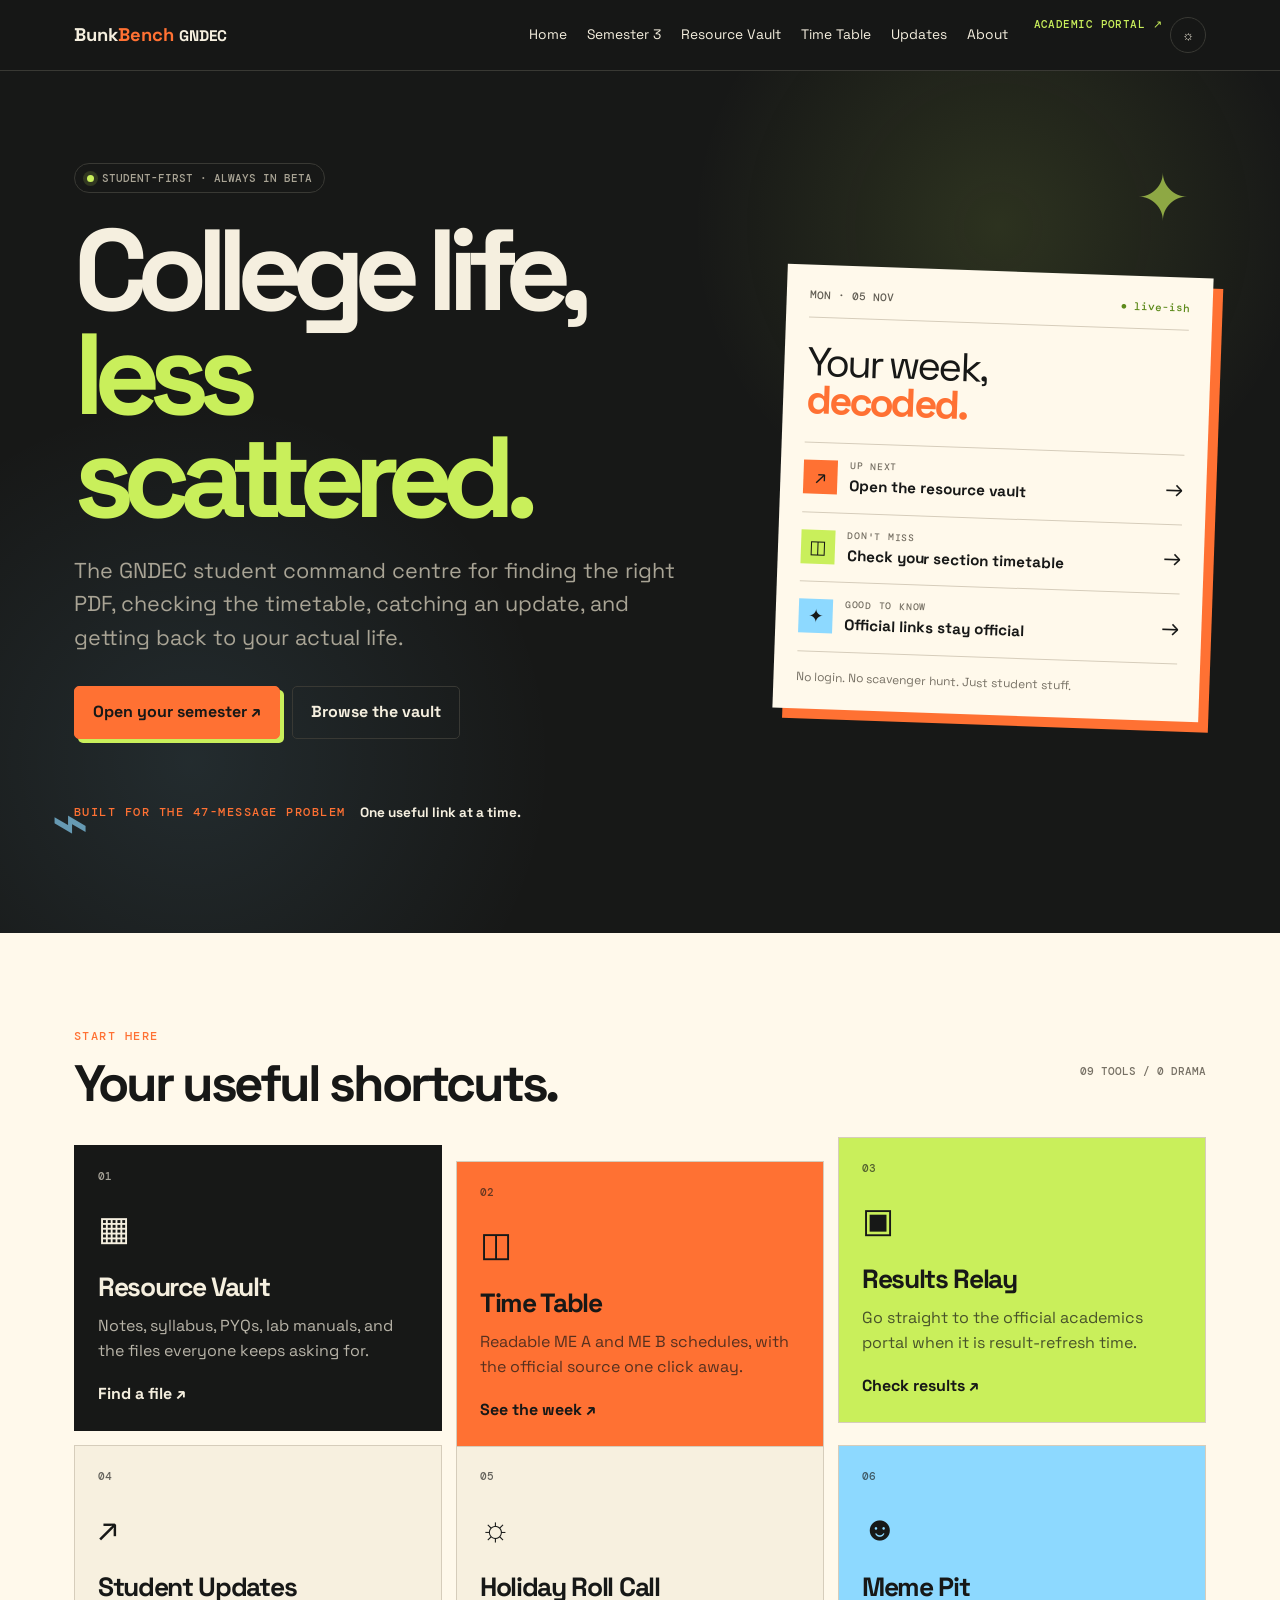
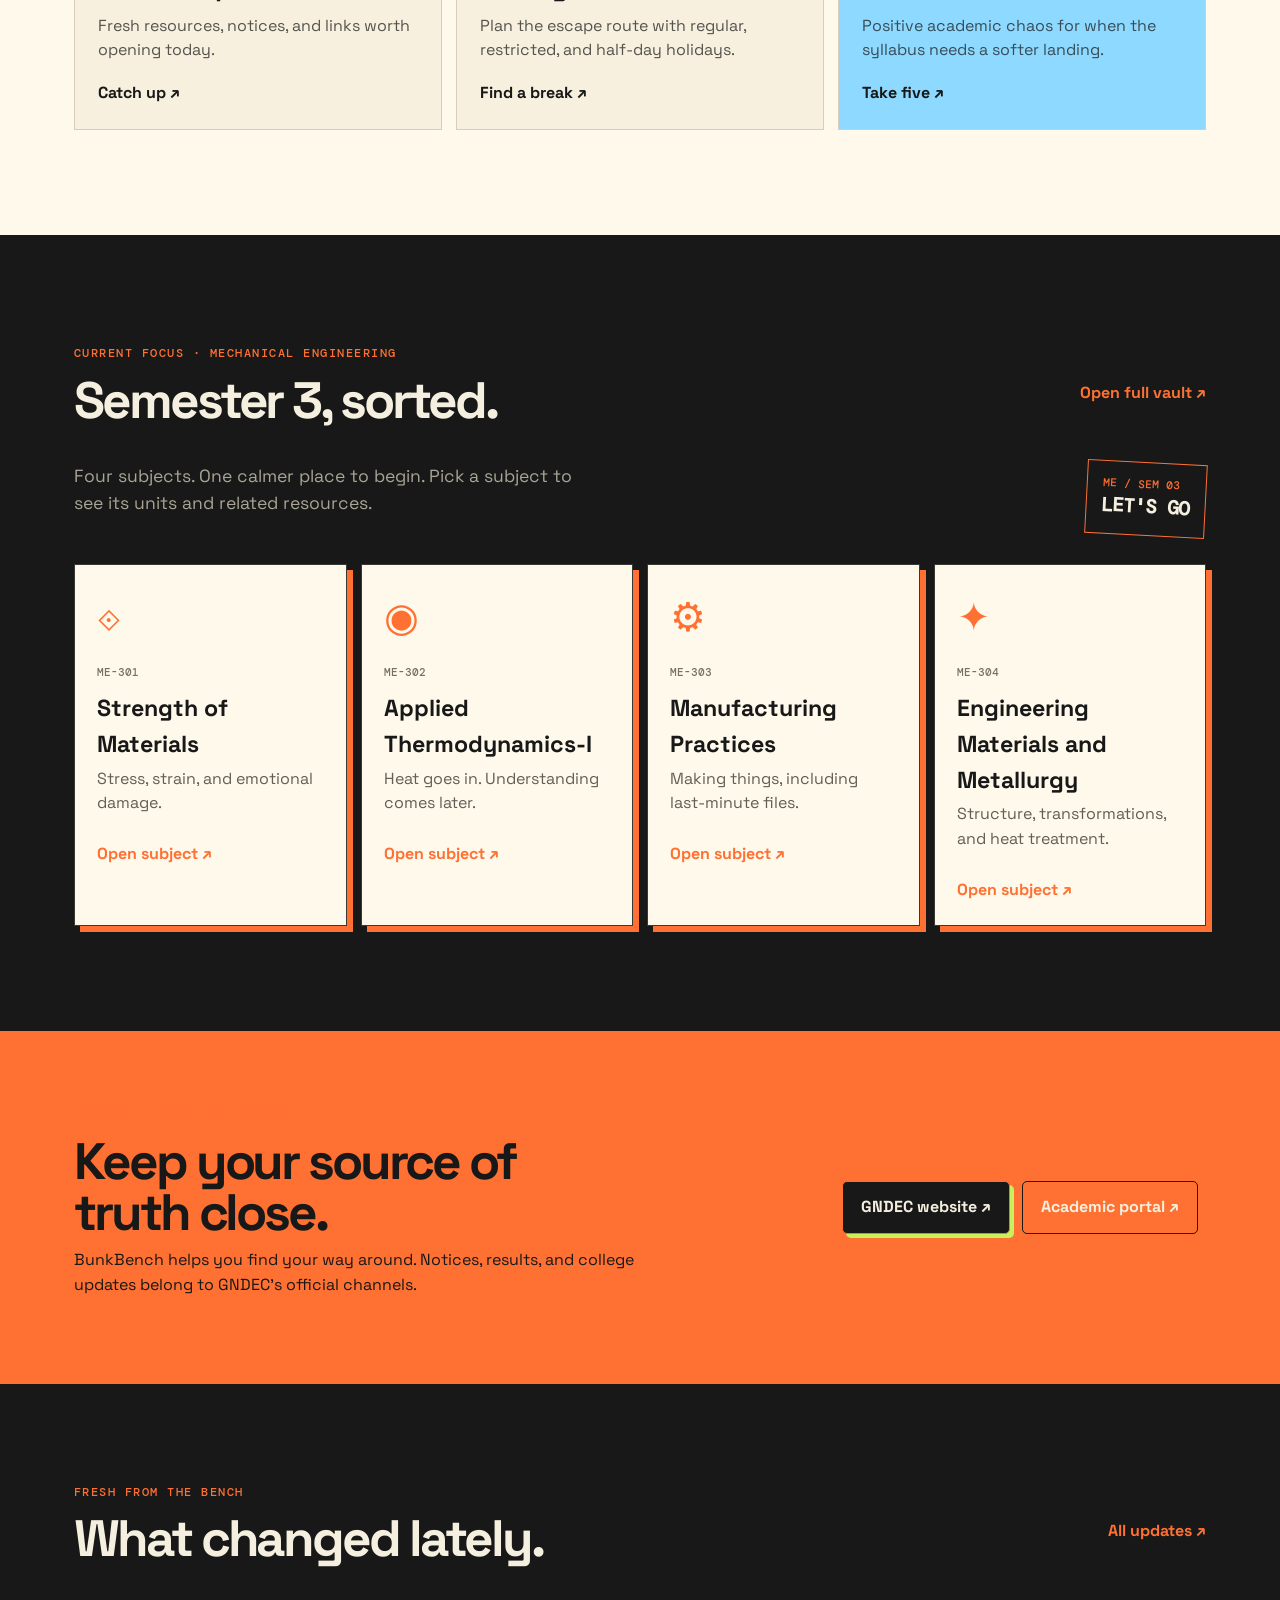
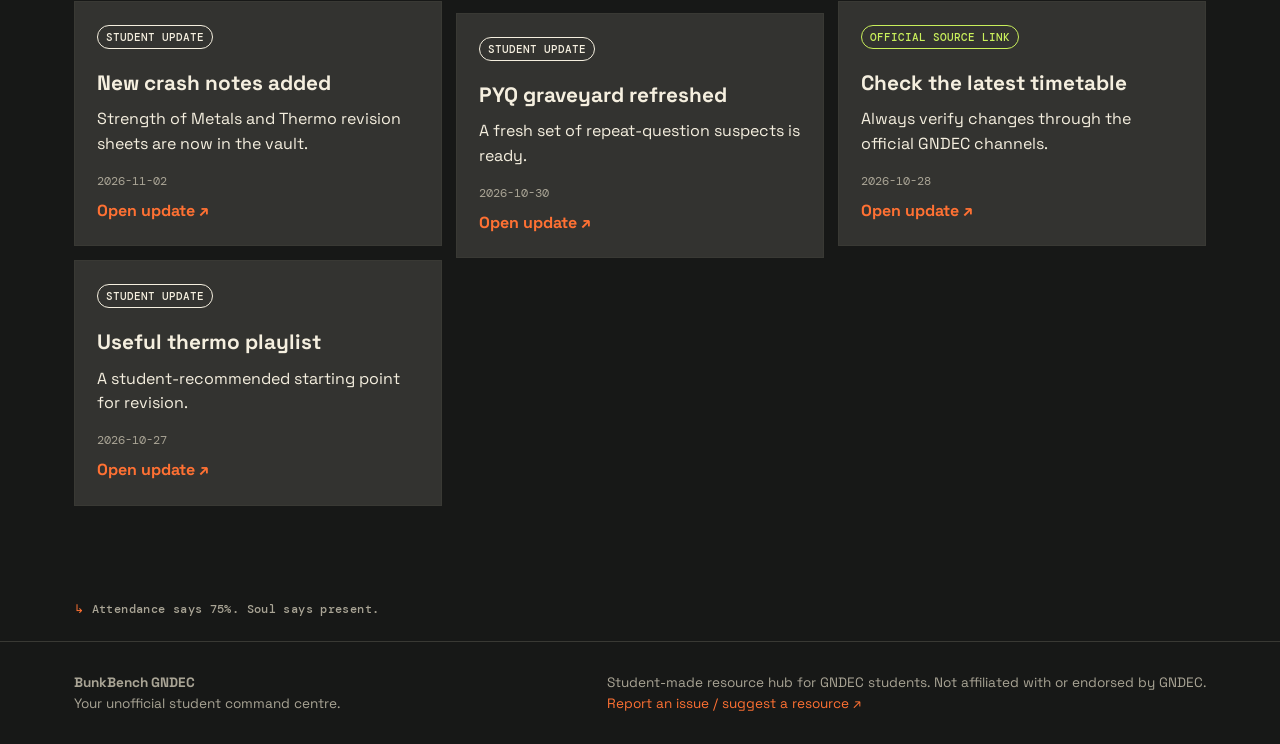
==== commit 48f3cc34: "Redesign GNDEC student landing page Add a student-first command centre homepage while preserving exi" ====
--- a/index.html
+++ b/index.html
@@ -1,9 +1,118 @@
-<!doctype html><html lang="en"><head><meta charset="utf-8"><meta name="viewport" content="width=device-width,initial-scale=1"><title>BunkBench GNDEC — Student survival kit</title><link rel="stylesheet" href="style.css"></head><body>
-<header class="site-header"><div class="nav-wrap"><a class="brand" href="index.html">Bunk<span>Bench</span> <small>GNDEC</small></a><button class="menu-toggle" id="menu-toggle">☰</button><nav class="site-nav" id="site-nav"><a href="index.html">Home</a><a href="index.html#semester">Semester 3</a><a href="resources.html">Resource Vault</a><a href="timetable.html">Time Table</a><a href="updates.html">Student Updates</a><a href="memes.html">Meme Pit</a><a href="about.html">About</a></nav><div class="nav-actions"><button class="icon-button" id="theme-toggle" aria-label="Toggle light mode">☼</button></div></div></header>
-<main><section class="hero"><div class="container"><span class="eyebrow">Unofficial · student-made · mech-coded</span><h1>BunkBench <em>GNDEC.</em></h1><p class="lede">GNDEC’s notes, chaos, and semester survival kit. For the people who open the syllabus two days before the exam.</p><a class="button" href="#semester">Explore Semester 3 ↗</a><a class="button button-ghost" href="resources.html">Find notes</a><a class="button button-ghost" href="memes.html">Enter Meme Pit</a><div class="meter"><span class="eyebrow">Semester survival meter</span><strong>12% prepared, 88% spiritually present.</strong><div class="meter-bar"><span></span></div></div></div></section>
-<section><div class="container"><div class="section-heading"><div><span class="eyebrow">Pick your weapon</span><h2>Quick access.</h2></div></div><div class="quick-grid"><a class="quick-card" href="resources.html"><span class="card-mark">▦</span><h3>Notes Vault</h3><p>Notes mil gayi. Panic cancelled.</p></a><a class="quick-card" href="resources.html?type=Syllabus"><span class="card-mark">⌁</span><h3>Syllabus Decoder</h3><p>Find the units before they find you.</p></a><a class="quick-card" href="resources.html?type=PYQ"><span class="card-mark">✦</span><h3>PYQ Graveyard</h3><p>Past questions. Present confidence.</p></a><a class="quick-card" href="resources.html?type=Lab%20Manual"><span class="card-mark">⚙</span><h3>Lab Survival</h3><p>Powered by chai and last-minute files.</p></a><a class="quick-card" href="timetable.html"><span class="card-mark">◫</span><h3>Time Table, But Readable</h3><p>Midsem is coming. We ride at dawn.</p></a><a class="quick-card" href="results.html"><span class="card-mark">▣</span><h3>Results Relay</h3><p>Check your fate at the official portal.</p></a><a class="quick-card" href="holidays.html"><span class="card-mark">☼</span><h3>Holiday Roll Call</h3><p>Find the sanctioned escape routes.</p></a><a class="quick-card" href="memes.html"><span class="card-mark">☻</span><h3>Meme Pit</h3><p>Laugh at the semester, never a person.</p></a><a class="quick-card" href="about.html#links"><span class="card-mark">↗</span><h3>Useful Links</h3><p>Good links, zero scavenger hunt.</p></a></div></div></section>
-<section id="semester"><div class="container"><div class="section-heading"><div><span class="eyebrow">Current focus</span><h2>Semester 3 spotlight.</h2></div><a class="text-link" href="resources.html">Open full vault ↗</a></div><div class="subject-grid"><article class="subject-card"><span class="subject-icon">⟐</span><h3>Strength of Materials</h3><p>Stress, strain, and emotional damage.</p><a class="text-link" href="subject.html?subject=strength-of-materials">Open subject ↗</a></article><article class="subject-card"><span class="subject-icon">◉</span><h3>Applied Thermodynamics-I</h3><p>Heat goes in. Understanding comes later.</p><a class="text-link" href="subject.html?subject=applied-thermodynamics-i">Open subject ↗</a></article><article class="subject-card"><span class="subject-icon">⚙</span><h3>Manufacturing Practices</h3><p>Making things, including last-minute files.</p><a class="text-link" href="subject.html?subject=manufacturing-practices">Open subject ↗</a></article><article class="subject-card"><span class="subject-icon">✦</span><h3>Engineering Materials and Metallurgy</h3><p>Materials, structure, transformations, and heat treatment.</p><a class="text-link" href="subject.html?subject=engineering-materials-and-metallurgy">Open subject ↗</a></article></div></div></section>
-<section class="panic"><div class="container"><span class="eyebrow">Emergency protocol</span><h2>Exam Panic Button.</h2><p>For when the internal monologue starts buffering.</p><button class="button button-dark" id="panic-button">Activate checklist</button><div class="panic-checklist" id="panic-checklist"><div class="check">☐ Find syllabus</div><div class="check">☐ Check important units</div><div class="check">☐ Open PYQs</div><div class="check">☐ Download notes</div><div class="check">☐ Make chai</div><div class="check">☐ Pretend you planned this</div></div></div></section>
-<section><div class="container"><div class="section-heading"><div><span class="eyebrow">Fresh from the bench</span><h2>Latest stuff.</h2></div><a class="text-link" href="updates.html">All updates ↗</a></div><div class="updates-grid" id="updates-list"></div></div></section>
-<section><div class="container"><div class="section-heading"><div><span class="eyebrow">Positive academic chaos</span><h2>Meme Pit preview.</h2></div><a class="text-link" href="memes.html">Enter the pit ↗</a></div><div class="meme-grid" id="meme-grid"></div></div></section></main>
-<footer class="footer"><div class="container footer-inner"><div><strong>BunkBench GNDEC</strong><br>GNDEC’s notes, chaos, and semester survival kit.</div><div>Unofficial student-made resource hub for GNDEC students. Not affiliated with or endorsed by GNDEC.<br><a data-issue-link href="#">Report an issue / suggest a resource ↗</a></div></div></footer><script src="data/resources.js"></script><script src="data/updates.js"></script><script src="data/memes.js"></script><script src="data/subjects.js"></script><script src="script.js"></script></body></html>
+<!doctype html>
+<html lang="en">
+<head>
+  <meta charset="utf-8">
+  <meta name="viewport" content="width=device-width,initial-scale=1">
+  <meta name="description" content="BunkBench GNDEC is a student-first resource hub for notes, timetables, results, updates, and semester survival.">
+  <title>BunkBench GNDEC — Your student command centre</title>
+  <link rel="stylesheet" href="style.css">
+</head>
+<body class="home-page">
+  <header class="site-header">
+    <div class="nav-wrap">
+      <a class="brand" href="index.html" aria-label="BunkBench GNDEC home">Bunk<span>Bench</span> <small>GNDEC</small></a>
+      <button class="menu-toggle" id="menu-toggle" aria-label="Open navigation" aria-controls="site-nav" aria-expanded="false">☰</button>
+      <nav class="site-nav" id="site-nav" aria-label="Primary navigation">
+        <a href="index.html">Home</a>
+        <a href="#semester">Semester 3</a>
+        <a href="resources.html">Resource Vault</a>
+        <a href="timetable.html">Time Table</a>
+        <a href="updates.html">Updates</a>
+        <a href="about.html">About</a>
+      </nav>
+      <div class="nav-actions">
+        <a class="portal-link" href="https://academics.gndec.ac.in/" target="_blank" rel="noreferrer">Academic portal ↗</a>
+        <button class="icon-button" id="theme-toggle" aria-label="Toggle light mode">☼</button>
+      </div>
+    </div>
+  </header>
+
+  <main>
+    <section class="home-hero">
+      <div class="container hero-layout">
+        <div class="hero-copy">
+          <div class="status-pill"><span></span> Student-first · always in beta</div>
+          <h1>College life,<br><em>less scattered.</em></h1>
+          <p class="lede">The GNDEC student command centre for finding the right PDF, checking the timetable, catching an update, and getting back to your actual life.</p>
+          <div class="hero-actions">
+            <a class="button" href="#semester">Open your semester ↗</a>
+            <a class="button button-ghost" href="resources.html">Browse the vault</a>
+          </div>
+          <div class="hero-note"><span class="eyebrow">Built for the 47-message problem</span><strong>One useful link at a time.</strong></div>
+        </div>
+        <div class="hero-board" aria-label="Student dashboard preview">
+          <div class="board-top"><span>MON · 05 NOV</span><span class="board-dot">● live-ish</span></div>
+          <div class="board-title">Your week,<br><strong>decoded.</strong></div>
+          <div class="board-row"><span class="board-icon orange">↗</span><div><small>UP NEXT</small><strong>Open the resource vault</strong></div><span class="board-arrow">→</span></div>
+          <div class="board-row"><span class="board-icon lime">◫</span><div><small>DON'T MISS</small><strong>Check your section timetable</strong></div><span class="board-arrow">→</span></div>
+          <div class="board-row"><span class="board-icon blue">✦</span><div><small>GOOD TO KNOW</small><strong>Official links stay official</strong></div><span class="board-arrow">→</span></div>
+          <div class="board-footer">No login. No scavenger hunt. Just student stuff.</div>
+        </div>
+      </div>
+      <div class="hero-orbit orbit-one">✦</div><div class="hero-orbit orbit-two">⌁</div>
+    </section>
+
+    <section class="command-section">
+      <div class="container">
+        <div class="section-heading">
+          <div><span class="eyebrow">Start here</span><h2>Your useful shortcuts.</h2></div>
+          <span class="section-count">09 tools / 0 drama</span>
+        </div>
+        <div class="command-grid">
+          <a class="command-card command-feature" href="resources.html">
+            <span class="card-number">01</span><span class="card-symbol">▦</span><h3>Resource Vault</h3><p>Notes, syllabus, PYQs, lab manuals, and the files everyone keeps asking for.</p><span class="card-link">Find a file ↗</span>
+          </a>
+          <a class="command-card command-orange" href="timetable.html">
+            <span class="card-number">02</span><span class="card-symbol">◫</span><h3>Time Table</h3><p>Readable ME A and ME B schedules, with the official source one click away.</p><span class="card-link">See the week ↗</span>
+          </a>
+          <a class="command-card command-lime" href="results.html">
+            <span class="card-number">03</span><span class="card-symbol">▣</span><h3>Results Relay</h3><p>Go straight to the official academics portal when it is result-refresh time.</p><span class="card-link">Check results ↗</span>
+          </a>
+          <a class="command-card" href="updates.html">
+            <span class="card-number">04</span><span class="card-symbol">↗</span><h3>Student Updates</h3><p>Fresh resources, notices, and links worth opening today.</p><span class="card-link">Catch up ↗</span>
+          </a>
+          <a class="command-card" href="holidays.html">
+            <span class="card-number">05</span><span class="card-symbol">☼</span><h3>Holiday Roll Call</h3><p>Plan the escape route with regular, restricted, and half-day holidays.</p><span class="card-link">Find a break ↗</span>
+          </a>
+          <a class="command-card command-blue" href="memes.html">
+            <span class="card-number">06</span><span class="card-symbol">☻</span><h3>Meme Pit</h3><p>Positive academic chaos for when the syllabus needs a softer landing.</p><span class="card-link">Take five ↗</span>
+          </a>
+        </div>
+      </div>
+    </section>
+
+    <section class="semester-section" id="semester">
+      <div class="container">
+        <div class="section-heading">
+          <div><span class="eyebrow">Current focus · Mechanical Engineering</span><h2>Semester 3, sorted.</h2></div>
+          <a class="text-link" href="resources.html">Open full vault ↗</a>
+        </div>
+        <div class="semester-intro"><p>Four subjects. One calmer place to begin. Pick a subject to see its units and related resources.</p><span class="semester-sticker">ME / SEM 03<br><strong>LET'S GO</strong></span></div>
+        <div class="subject-grid">
+          <a class="subject-card" href="subject.html?subject=strength-of-materials"><span class="subject-icon">⟐</span><span class="subject-code">ME-301</span><h3>Strength of Materials</h3><p>Stress, strain, and emotional damage.</p><span class="text-link">Open subject ↗</span></a>
+          <a class="subject-card" href="subject.html?subject=applied-thermodynamics-i"><span class="subject-icon">◉</span><span class="subject-code">ME-302</span><h3>Applied Thermodynamics-I</h3><p>Heat goes in. Understanding comes later.</p><span class="text-link">Open subject ↗</span></a>
+          <a class="subject-card" href="subject.html?subject=manufacturing-practices"><span class="subject-icon">⚙</span><span class="subject-code">ME-303</span><h3>Manufacturing Practices</h3><p>Making things, including last-minute files.</p><span class="text-link">Open subject ↗</span></a>
+          <a class="subject-card" href="subject.html?subject=engineering-materials-and-metallurgy"><span class="subject-icon">✦</span><span class="subject-code">ME-304</span><h3>Engineering Materials and Metallurgy</h3><p>Structure, transformations, and heat treatment.</p><span class="text-link">Open subject ↗</span></a>
+        </div>
+      </div>
+    </section>
+
+    <section class="official-strip">
+      <div class="container official-inner">
+        <div><span class="eyebrow">Need the official answer?</span><h2>Keep your source of truth close.</h2><p>BunkBench helps you find your way around. Notices, results, and college updates belong to GNDEC's official channels.</p></div>
+        <div class="official-actions"><a class="button button-dark" href="https://gndec.ac.in/" target="_blank" rel="noreferrer">GNDEC website ↗</a><a class="button button-dark button-outline-dark" href="https://academics.gndec.ac.in/" target="_blank" rel="noreferrer">Academic portal ↗</a></div>
+      </div>
+    </section>
+
+    <section class="home-updates">
+      <div class="container">
+        <div class="section-heading"><div><span class="eyebrow">Fresh from the bench</span><h2>What changed lately.</h2></div><a class="text-link" href="updates.html">All updates ↗</a></div>
+        <div class="updates-grid" id="updates-list"></div>
+      </div>
+    </section>
+  </main>
+
+  <footer class="footer"><div class="container footer-inner"><div><strong>BunkBench GNDEC</strong><br>Your unofficial student command centre.</div><div>Student-made resource hub for GNDEC students. Not affiliated with or endorsed by GNDEC.<br><a data-issue-link href="#">Report an issue / suggest a resource ↗</a></div></div></footer>
+  <script src="data/updates.js"></script><script src="script.js"></script>
+</body>
+</html>
--- a/style.css
+++ b/style.css
@@ -1,5 +1,9 @@
 @import url('https://fonts.googleapis.com/css2?family=DM+Mono:wght@400;500&family=Space+Grotesk:wght@400;500;600;700&display=swap');
 :root{--ink:#171817;--paper:#f5efdf;--cream:#fff9eb;--orange:#ff7133;--lime:#c9ef5b;--blue:#8dd9ff;--muted:#a9a495;--line:#393934;--shadow:8px 8px 0 var(--orange)}
 *{box-sizing:border-box}html{scroll-behavior:smooth}body{margin:0;background:var(--ink);color:var(--paper);font-family:'Space Grotesk',sans-serif;line-height:1.55}body.light{--ink:#f5efdf;--paper:#171817;--cream:#fff9eb;--muted:#646158;--line:#d6cdbb}a{color:inherit;text-decoration:none}.site-header{position:sticky;top:0;z-index:10;background:color-mix(in srgb,var(--ink) 90%,transparent);backdrop-filter:blur(14px);border-bottom:1px solid var(--line)}.nav-wrap{max-width:1180px;margin:auto;padding:17px 24px;display:flex;align-items:center;gap:26px}.brand{font-weight:700;font-size:1.15rem;white-space:nowrap}.brand span{color:var(--orange)}.site-nav{display:flex;gap:20px;align-items:center;margin-left:auto;font-size:.86rem}.site-nav a:hover,.text-link:hover{color:var(--orange)}.nav-actions{display:flex;gap:8px}.icon-button,.menu-toggle{background:none;color:inherit;border:1px solid var(--line);border-radius:50%;width:36px;height:36px;cursor:pointer}.menu-toggle{display:none;border-radius:8px}.container{max-width:1180px;margin:auto;padding:0 24px}.hero{padding:110px 0 90px;position:relative;overflow:hidden}.hero:after{content:"∿  ⚙  ⌁";position:absolute;right:4%;top:80px;color:var(--lime);font:500 4rem 'DM Mono';transform:rotate(12deg);opacity:.7}.eyebrow{font:500 .72rem 'DM Mono';letter-spacing:.13em;text-transform:uppercase;color:var(--orange)}h1,h2,h3,p{margin-top:0}h1{font-size:clamp(3.8rem,11vw,9rem);line-height:.9;letter-spacing:-.08em;max-width:820px;margin:18px 0 26px}.hero h1 em{color:var(--orange);font-style:normal}.lede{max-width:610px;font-size:clamp(1.05rem,2vw,1.35rem);color:var(--muted)}.button{display:inline-flex;align-items:center;justify-content:center;gap:8px;background:var(--orange);color:var(--ink);padding:13px 18px;border:1px solid var(--orange);font-weight:700;border-radius:5px;box-shadow:4px 4px 0 var(--lime);margin:8px 8px 8px 0}.button:hover{transform:translate(2px,2px);box-shadow:2px 2px 0 var(--lime)}.button-ghost{background:transparent;color:var(--paper);border-color:var(--line);box-shadow:none}.button-dark{background:var(--ink);color:var(--paper);box-shadow:4px 4px 0 var(--lime)}.meter{margin-top:70px;max-width:410px;border:1px solid var(--line);padding:20px;background:var(--cream);color:var(--ink);transform:rotate(-1deg);box-shadow:var(--shadow)}.meter strong{font-size:1.8rem;display:block}.meter-bar{height:10px;background:#ddd5c5;margin-top:16px}.meter-bar span{display:block;width:12%;height:100%;background:var(--orange)}section{padding:82px 0}.section-heading{display:flex;justify-content:space-between;align-items:end;margin-bottom:26px}.section-heading h2,h2{font-size:clamp(2rem,4vw,3.8rem);line-height:1;letter-spacing:-.06em;margin:10px 0}.quick-grid,.subject-grid,.resource-grid,.updates-grid,.meme-grid,.detail-grid{display:grid;grid-template-columns:repeat(4,1fr);gap:14px}.quick-card,.subject-card,.resource-card,.update-card,.panel,.panic-box{border:1px solid var(--line);padding:22px;min-height:180px;background:color-mix(in srgb,var(--ink) 88%,var(--cream));position:relative}.quick-card:nth-child(2n){background:var(--orange);color:var(--ink);transform:translateY(12px)}.quick-card:nth-child(3n){background:var(--lime);color:var(--ink)}.quick-card h3{font-size:1.4rem;margin:38px 0 8px}.quick-card .card-mark{font:2rem 'DM Mono'}.subject-grid{grid-template-columns:repeat(2,1fr)}.subject-card{min-height:230px;background:var(--cream);color:var(--ink);box-shadow:6px 6px 0 var(--orange)}.subject-icon{font-size:2.5rem;color:var(--orange)}.subject-card h3{font-size:1.8rem;margin:12px 0 4px}.subject-card p{color:#625e54}.text-link{font-weight:700;color:var(--orange);display:inline-block;margin-top:10px}.panic{background:var(--orange);color:var(--ink);padding:50px 0}.panic h2{max-width:600px}.panic-checklist{display:none;grid-template-columns:repeat(3,1fr);gap:10px;margin-top:25px}.panic-checklist.show{display:grid}.check{padding:14px;background:var(--cream);border:1px solid var(--ink)}.resource-grid{grid-template-columns:repeat(3,1fr)}.resource-card{min-height:230px}.resource-card h3,.update-card h3{font-size:1.3rem;margin:18px 0 8px}.card-top{display:flex;gap:7px;flex-wrap:wrap}.badge{display:inline-block;padding:4px 8px;border:1px solid currentColor;border-radius:30px;font:500 .67rem 'DM Mono';text-transform:uppercase}.badge.official{color:var(--lime)}.meta{color:var(--muted);font: .73rem 'DM Mono';margin-top:15px}.filters{display:grid;grid-template-columns:2fr 1fr 1fr 1fr;gap:10px;margin:30px 0}.filters input,.filters select{padding:13px;background:transparent;color:inherit;border:1px solid var(--line);font:inherit;border-radius:4px}.filters option{color:#171817}.empty-state{grid-column:1/-1;padding:40px;border:1px dashed var(--line);text-align:center;color:var(--muted)}.meme-grid{grid-template-columns:repeat(4,1fr)}.meme-card{background:var(--cream);color:var(--ink);transform:rotate(-1deg)}.meme-card:nth-child(2n){transform:rotate(1.5deg)}.meme-art{height:180px;background:var(--blue);display:grid;place-items:center;text-align:center;font:700 2rem 'DM Mono';color:var(--ink)}.meme-copy{padding:16px}.meme-copy p{font-weight:700}.meme-copy small{color:#625e54}.footer{border-top:1px solid var(--line);padding:30px 0;color:var(--muted);font-size:.85rem}.footer-inner{display:flex;justify-content:space-between;gap:20px}.footer a{color:var(--orange)}.page-head{padding:80px 0 35px}.page-head h1{font-size:clamp(3rem,8vw,6.5rem)}.update-card{min-height:210px}.updates-grid{grid-template-columns:repeat(2,1fr)}.subject-hero{display:flex;gap:22px;align-items:center;margin:25px 0 60px}.subject-hero h1{font-size:clamp(3rem,8vw,7rem);margin:8px 0}.detail-grid{grid-template-columns:1fr 1fr;margin-bottom:50px}.panel,.panic-box{min-height:280px}.panic-box{background:var(--lime);color:var(--ink)}.unit-list{list-style:none;padding:0}.unit-list li{padding:10px 0;border-bottom:1px solid var(--line)}.unit-list li:before{content:"↗";color:var(--orange);margin-right:12px}.back-link{color:var(--orange);font-weight:700}.about-copy{max-width:760px;font-size:1.25rem}.timetable-meta{min-height:0;margin:20px 0 25px}.timetable-tabs{display:flex;gap:10px;margin-bottom:12px}.timetable-tab{cursor:pointer}.timetable-tab.active{background:var(--orange);color:var(--ink)}.timetable-panel{padding:25px 0 70px}.timetable-scroll{overflow:auto;border:1px solid var(--line)}.timetable{border-collapse:collapse;min-width:1050px;width:100%;font-size:.9rem}.timetable th,.timetable td{border:1px solid var(--line);padding:12px;vertical-align:top;text-align:left}.timetable thead th{background:var(--cream);color:var(--ink);font-weight:700}.timetable tbody th{white-space:nowrap;color:var(--orange);font-family:'DM Mono',monospace;font-size:.75rem}.timetable td div{white-space:pre-wrap;min-height:1.3em}.timetable .today{box-shadow:inset 4px 0 0 var(--orange);background:color-mix(in srgb,var(--orange) 10%,transparent)}.admin{--orange:#79a7ff;--lime:#d8ff75}.admin .hero{padding-bottom:50px}.guide-grid{display:grid;grid-template-columns:repeat(2,1fr);gap:14px}.guide-card{border:1px solid var(--line);padding:24px}.code{background:#0d0e0d;color:#d8ff75;padding:14px;overflow:auto;font: .8rem 'DM Mono';white-space:pre-wrap}@media(max-width:800px){.site-nav{display:none;position:absolute;left:0;right:0;top:70px;background:var(--ink);padding:20px 24px;flex-direction:column;align-items:flex-start;border-bottom:1px solid var(--line)}.site-nav.open{display:flex}.menu-toggle{display:block}.nav-actions{margin-left:auto}.quick-grid,.resource-grid,.meme-grid{grid-template-columns:repeat(2,1fr)}.subject-grid,.detail-grid,.updates-grid,.guide-grid{grid-template-columns:1fr}.filters{grid-template-columns:1fr 1fr}.filters input{grid-column:1/-1}.footer-inner{display:block}.footer-inner>*{margin-bottom:15px}}@media(max-width:500px){.container{padding:0 17px}.nav-wrap{padding:14px 17px}.brand{font-size:1rem}.hero{padding:70px 0}.hero:after{font-size:2rem}.quick-grid,.resource-grid,.meme-grid,.filters{grid-template-columns:1fr}.quick-card:nth-child(2n){transform:none}.panic-checklist{grid-template-columns:1fr}.subject-hero{align-items:flex-start;flex-direction:column}.timetable-tabs{flex-wrap:wrap}}
-.about-copy{max-width:760px;font-size:1.25rem}.timetable-meta{min-height:0;margin:20px 0 25px}.timetable-tabs{display:flex;gap:10px;margin-bottom:12px}.timetable-tab{cursor:pointer}.timetable-tab.active{background:var(--orange);color:var(--ink)}.timetable-legend{display:flex;gap:10px;align-items:center;flex-wrap:wrap;color:var(--muted);font-size:.85rem}.legend-item{padding:5px 9px;border:1px solid currentColor;border-radius:20px;font:500 .68rem 'DM Mono';text-transform:uppercase}.subgroup-legend{color:var(--orange)}.all-legend{color:var(--lime)}.timetable-panel{padding:25px 0 70px}.timetable-scroll{overflow:auto;border:1px solid var(--line)}.timetable{border-collapse:collapse;min-width:1050px;width:100%;font-size:.9rem}.timetable th,.timetable td{border:1px solid var(--line);padding:12px;vertical-align:top;text-align:left}.timetable thead th{background:var(--cream);color:var(--ink);font-weight:700}.timetable tbody th{white-space:nowrap;color:var(--orange);font-family:'DM Mono',monospace;font-size:.75rem}.timetable td div{white-space:pre-wrap;min-height:1.3em}.timetable-scope{display:inline-block;margin-bottom:8px;padding:4px 7px;border-radius:20px;font:500 .65rem 'DM Mono';text-transform:uppercase;letter-spacing:.03em}.subgroup-scope{color:var(--orange);border:1px solid var(--orange)}.all-scope{color:var(--lime);border:1px solid var(--lime)}.timetable .today{box-shadow:inset 4px 0 0 var(--orange);background:color-mix(in srgb,var(--orange) 10%,transparent)}.admin{--orange:#79a7ff;--lime:#d8ff75}.admin .hero{padding-bottom:50px}.guide-grid{display:grid;grid-template-columns:repeat(2,1fr);gap:14px}.guide-card{border:1px solid var(--line);padding:24px}.code{background:#0d0e0d;color:#d8ff75;padding:14px;overflow:auto;font: .8rem 'DM Mono';white-space:pre-wrap}@media(max-width:800px){.site-nav{display:none;position:absolute;left:0;right:0;top:70px;background:var(--ink);padding:20px 24px;flex-direction:column;align-items:flex-start;border-bottom:1px solid var(--line)}.site-nav.open{display:flex}.menu-toggle{display:block}.nav-actions{margin-left:auto}.quick-grid,.resource-grid,.meme-grid{grid-template-columns:repeat(2,1fr)}.subject-grid,.detail-grid,.updates-grid,.guide-grid{grid-template-columns:1fr}.filters{grid-template-columns:1fr 1fr}.filters input{grid-column:1/-1}.footer-inner{display:block}.footer-inner>*{margin-bottom:15px}}@media(max-width:500px){.container{padding:0 17px}.nav-wrap{padding:14px 17px}.brand{font-size:1rem}.hero{padding:70px 0}.hero:after{font-size:2rem}.quick-grid,.resource-grid,.meme-grid,.filters{grid-template-columns:1fr}.quick-card:nth-child(2n){transform:none}.panic-checklist{grid-template-columns:1fr}.subject-hero{align-items:flex-start;flex-direction:column}.timetable-tabs{flex-wrap:wrap}}
-.holiday-grid{display:grid;grid-template-columns:repeat(3,1fr);gap:14px}.holiday-card{border:1px solid var(--line);padding:20px;background:color-mix(in srgb,var(--ink) 88%,var(--cream));min-height:150px}.holiday-card h3{margin:18px 0 8px;font-size:1.15rem}.holiday-card p{color:var(--orange);font:700 1.15rem 'DM Mono'}@media(max-width:800px){.holiday-grid{grid-template-columns:repeat(2,1fr)}}@media(max-width:500px){.holiday-grid{grid-template-columns:1fr}}
+.about-copy{max-width:760px;font-size:1.25rem}.timetable-meta{min-height:0;margin:20px 0 25px}.timetable-tabs{display:flex;gap:10px;margin-bottom:12px}.timetable-tab{cursor:pointer}.timetable-tab.active{background:var(--orange);color:var(--ink)}.timetable-legend{display:flex;gap:10px;align-items:center;flex-wrap:wrap;color:var(--muted);font-size:.85rem}.legend-item{padding:5px 9px;border:1px solid currentColor;border-radius:20px;font:500 .68rem 'DM Mono';text-transform:uppercase}.subgroup-legend{color:var(--orange)}.all-legend{color:var(--lime)}.timetable-panel{padding:25px 0 70px}.timetable-scroll{overflow:auto;border:1px solid var(--line)}.timetable{border-collapse:collapse;min-width:1050px;width:100%;font-size:.9rem}.timetable th,.timetable td{border:1px solid var(--line);padding:12px;vertical-align:top;text-align:left}.timetable thead th{background:var(--cream);color:var(--ink);font-weight:700}.timetable tbody th{white-space:nowrap;color:var(--orange);font-family:'DM Mono',monospace;font-size:.75rem}.timetable td div{white-space:pre-wrap;min-height:1.3em}.timetable-scope{display:flex;gap:8px;align-items:flex-start;margin-bottom:8px;padding:4px 7px;border-radius:20px;font:500 .65rem 'DM Mono';text-transform:uppercase;letter-spacing:.03em}.subgroup-scope{color:var(--orange);border:1px solid var(--orange)}.all-scope{color:var(--lime);border:1px solid var(--lime);display:inline-block}.subgroup-head,.subgroup-content{display:grid;grid-template-columns:repeat(2,minmax(0,1fr));gap:8px;width:100%}.subgroup-count-3{grid-template-columns:repeat(3,minmax(0,1fr))}.subgroup-content{gap:0;margin-top:3px;font-family:'DM Mono',monospace;font-size:.78rem}.subgroup-content .timetable-row{display:contents}.subgroup-content .timetable-row span{min-width:0;padding:2px 4px;overflow-wrap:anywhere}.subgroup-scope .subgroup-head{font-family:'DM Mono',monospace}.timetable td div{min-height:1.3em}.timetable .today{box-shadow:inset 4px 0 0 var(--orange);background:color-mix(in srgb,var(--orange) 10%,transparent)}.admin{--orange:#79a7ff;--lime:#d8ff75}.admin .hero{padding-bottom:50px}.guide-grid{display:grid;grid-template-columns:repeat(2,1fr);gap:14px}.guide-card{border:1px solid var(--line);padding:24px}.code{background:#0d0e0d;color:#d8ff75;padding:14px;overflow:auto;font: .8rem 'DM Mono';white-space:pre-wrap}@media(max-width:800px){.site-nav{display:none;position:absolute;left:0;right:0;top:70px;background:var(--ink);padding:20px 24px;flex-direction:column;align-items:flex-start;border-bottom:1px solid var(--line)}.site-nav.open{display:flex}.menu-toggle{display:block}.nav-actions{margin-left:auto}.quick-grid,.resource-grid,.meme-grid{grid-template-columns:repeat(2,1fr)}.subject-grid,.detail-grid,.updates-grid,.guide-grid{grid-template-columns:1fr}.filters{grid-template-columns:1fr 1fr}.filters input{grid-column:1/-1}.footer-inner{display:block}.footer-inner>*{margin-bottom:15px}}@media(max-width:500px){.container{padding:0 17px}.nav-wrap{padding:14px 17px}.brand{font-size:1rem}.hero{padding:70px 0}.hero:after{font-size:2rem}.quick-grid,.resource-grid,.meme-grid,.filters{grid-template-columns:1fr}.quick-card:nth-child(2n){transform:none}.panic-checklist{grid-template-columns:1fr}.subject-hero{align-items:flex-start;flex-direction:column}.timetable-tabs{flex-wrap:wrap}}
+.holiday-grid{display:grid;grid-template-columns:1fr;gap:10px;max-width:860px}.holiday-card{display:grid;grid-template-columns:150px 1fr 150px;align-items:center;gap:18px;border:1px solid var(--line);padding:15px 20px;background:color-mix(in srgb,var(--ink) 88%,var(--cream));min-height:84px}.holiday-card h3{margin:0;font-size:1.05rem}.holiday-card p{margin:0;color:var(--orange);font:700 1rem 'DM Mono';text-align:right}.page-punchline{max-width:1180px;margin:0 auto;padding:0 24px 24px;color:var(--muted);font:500 .78rem 'DM Mono';letter-spacing:.03em}.page-punchline:before{content:"↳ ";color:var(--orange)}@media(max-width:600px){.holiday-card{grid-template-columns:1fr;gap:5px}.holiday-card p{text-align:left}.page-punchline{padding-left:17px;padding-right:17px}}
+.timetable-images{display:grid;grid-template-columns:repeat(2,minmax(0,1fr));gap:22px;padding:25px 0 70px}.timetable-image-card{margin:0;border:1px solid var(--line);padding:18px;background:color-mix(in srgb,var(--ink) 88%,var(--cream));box-shadow:6px 6px 0 var(--orange)}.timetable-image-card:nth-child(2){box-shadow:6px 6px 0 var(--lime)}.timetable-image-card figcaption h2{margin:8px 0 18px;font-size:clamp(2rem,4vw,3rem)}.timetable-image-card a{display:block;background:var(--cream);padding:8px;overflow:auto}.timetable-image-card img{display:block;width:100%;height:auto}.timetable-image-card .meta{margin-bottom:0}@media(max-width:800px){.timetable-images{grid-template-columns:1fr}}
+
+/* Homepage refresh */
+.home-page{background:var(--ink)}.portal-link{font:500 .68rem 'DM Mono';letter-spacing:.04em;text-transform:uppercase;color:var(--lime);white-space:nowrap}.home-hero{position:relative;overflow:hidden;padding:92px 0 110px;background:radial-gradient(circle at 78% 18%,rgba(201,239,91,.12),transparent 25%),radial-gradient(circle at 15% 80%,rgba(141,217,255,.1),transparent 28%)}.hero-layout{display:grid;grid-template-columns:minmax(0,1.1fr) minmax(340px,.75fr);gap:80px;align-items:center}.status-pill{display:inline-flex;align-items:center;gap:8px;border:1px solid var(--line);border-radius:40px;padding:7px 12px;color:var(--muted);font:500 .7rem 'DM Mono';text-transform:uppercase}.status-pill span{width:7px;height:7px;border-radius:50%;background:var(--lime);box-shadow:0 0 0 4px rgba(201,239,91,.14)}.home-hero h1{max-width:760px;margin:26px 0 24px;font-size:clamp(4.5rem,9vw,8.5rem);letter-spacing:-.095em}.home-hero h1 em{display:inline-block;color:var(--lime);font-style:normal}.hero-actions{margin-top:24px}.hero-note{display:flex;gap:14px;align-items:center;margin-top:55px;color:var(--muted);font-size:.85rem}.hero-note strong{color:var(--paper)}.hero-board{background:var(--cream);color:var(--ink);padding:23px;box-shadow:10px 10px 0 var(--orange);transform:rotate(2deg)}.board-top{display:flex;justify-content:space-between;border-bottom:1px solid #d6cdbb;padding-bottom:15px;color:#625e54;font:500 .68rem 'DM Mono'}.board-dot{color:#5d8a1b}.board-title{font-size:2.5rem;line-height:.95;letter-spacing:-.07em;padding:26px 0 22px}.board-title strong{color:var(--orange)}.board-row{display:flex;gap:12px;align-items:center;border-top:1px solid #d6cdbb;padding:15px 0}.board-row>div{flex:1}.board-row small{display:block;color:#777165;font:500 .6rem 'DM Mono';letter-spacing:.08em}.board-row strong{display:block;font-size:.95rem;margin-top:2px}.board-icon{display:grid;place-items:center;width:34px;height:34px;font-size:1.15rem}.board-icon.orange{background:var(--orange)}.board-icon.lime{background:var(--lime)}.board-icon.blue{background:var(--blue)}.board-arrow{font-size:1.4rem}.board-footer{border-top:1px solid #d6cdbb;padding-top:16px;color:#777165;font-size:.75rem}.hero-orbit{position:absolute;color:var(--lime);font:4rem 'DM Mono';opacity:.65}.orbit-one{right:7%;top:10%}.orbit-two{left:4%;bottom:8%;color:var(--blue)}.command-section{padding:90px 0 105px;background:var(--cream);color:var(--ink)}.command-section .eyebrow,.semester-section .eyebrow,.home-updates .eyebrow{color:var(--orange)}.command-section .section-heading,.semester-section .section-heading,.home-updates .section-heading{align-items:center}.section-count{color:#777165;font:500 .68rem 'DM Mono';text-transform:uppercase}.command-grid{display:grid;grid-template-columns:repeat(3,1fr);gap:14px}.command-card{display:flex;flex-direction:column;min-height:255px;padding:23px;border:1px solid #d6cdbb;background:#f7f0df;transition:transform .2s,box-shadow .2s}.command-card:hover{transform:translateY(-5px);box-shadow:7px 7px 0 var(--ink)}.command-card:nth-child(2){transform:translateY(16px)}.command-card:nth-child(2):hover{transform:translateY(11px)}.command-card:nth-child(3){transform:translateY(-8px)}.command-card:nth-child(3):hover{transform:translateY(-13px)}.command-feature{background:var(--ink);color:var(--paper);border-color:var(--ink)}.command-orange{background:var(--orange)}.command-lime{background:var(--lime)}.command-blue{background:var(--blue)}.card-number{font:500 .68rem 'DM Mono';opacity:.65}.card-symbol{font-size:2.1rem;margin-top:20px}.command-card h3{font-size:1.65rem;letter-spacing:-.05em;margin:12px 0 6px}.command-card p{color:inherit;opacity:.72;margin-bottom:18px}.card-link{margin-top:auto;font-weight:700}.semester-section{padding:105px 0}.semester-intro{display:flex;justify-content:space-between;align-items:center;gap:25px;margin-bottom:28px;color:var(--muted)}.semester-intro p{max-width:520px;font-size:1.1rem}.semester-sticker{padding:13px 15px;border:1px solid var(--orange);color:var(--orange);font:500 .7rem 'DM Mono';line-height:1.5;transform:rotate(3deg)}.semester-sticker strong{font-size:1.2rem;color:var(--paper)}.semester-section .subject-grid{grid-template-columns:repeat(4,1fr)}.semester-section .subject-card{display:block;min-height:300px;transition:transform .2s}.semester-section .subject-card:hover{transform:translateY(-5px)}.subject-code{display:block;color:#777165;font:500 .68rem 'DM Mono';margin-top:16px}.subject-card h3{font-size:1.45rem}.official-strip{padding:70px 0;background:var(--orange);color:var(--ink)}.official-inner{display:flex;justify-content:space-between;align-items:center;gap:40px}.official-strip h2{max-width:560px}.official-strip p{max-width:600px}.official-actions{display:flex;flex-wrap:wrap;justify-content:flex-end;gap:4px}.button-outline-dark{background:transparent;border-color:var(--ink);box-shadow:none}.home-updates{padding:95px 0}.home-updates .updates-grid{grid-template-columns:repeat(3,1fr)}.home-updates .update-card{min-height:230px}.home-updates .update-card:nth-child(2){transform:translateY(12px)}@media(max-width:900px){.hero-layout{grid-template-columns:1fr;gap:55px}.hero-board{max-width:500px}.semester-section .subject-grid{grid-template-columns:repeat(2,1fr)}.official-inner{align-items:flex-start;flex-direction:column}.official-actions{justify-content:flex-start}.home-updates .updates-grid{grid-template-columns:1fr 1fr}}@media(max-width:650px){.portal-link{display:none}.home-hero{padding:70px 0 80px}.home-hero h1{font-size:clamp(4rem,18vw,6rem)}.hero-note{align-items:flex-start;flex-direction:column;gap:4px;margin-top:35px}.hero-board{transform:none}.command-section,.semester-section,.home-updates{padding:70px 0}.command-grid,.semester-section .subject-grid,.home-updates .updates-grid{grid-template-columns:1fr}.command-card:nth-child(2),.command-card:nth-child(3),.home-updates .update-card:nth-child(2){transform:none}.semester-intro{align-items:flex-start;flex-direction:column}.section-count{display:none}.official-actions{display:grid;width:100%}.official-actions .button{margin-right:0}.orbit-one{right:2%;top:5%;font-size:2rem}.orbit-two{font-size:2rem}}
